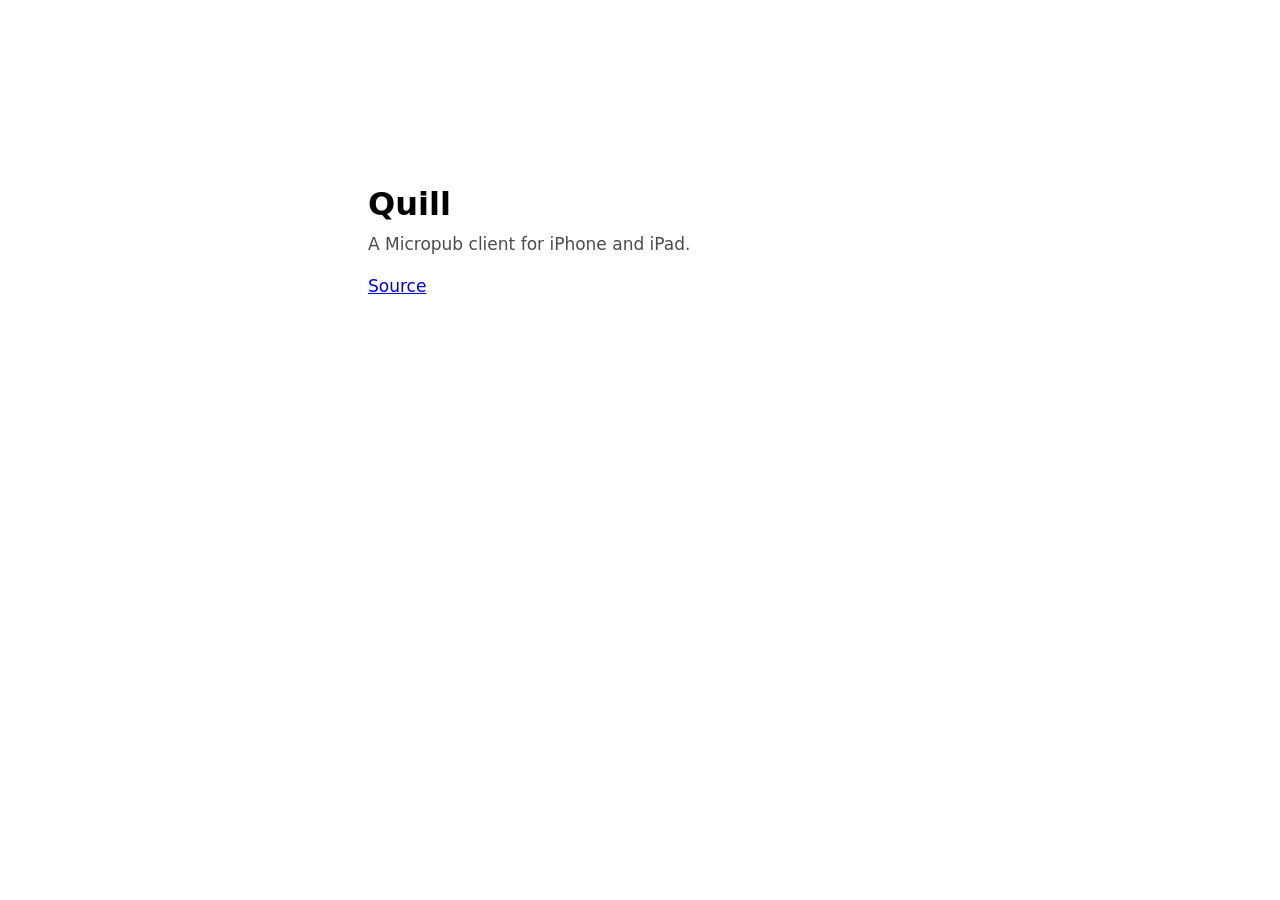
==== docs/index.html @ e59bc453 "Redesign as a generic, native-feeling Micropub client Sign in to any site with a bare domain; the In" ====
<!doctype html>
<html lang="en">
<head>
<meta charset="utf-8">
<meta name="viewport" content="width=device-width, initial-scale=1">
<title>Quill</title>
<link rel="redirect_uri" href="quill-native://oauth">
<style>
  :root { color-scheme: light dark; }
  body { font: 17px/1.5 -apple-system, system-ui, sans-serif; max-width: 34rem; margin: 20vh auto; padding: 0 1.5rem; }
  h1 { font-size: 2rem; margin: 0 0 .25rem; }
  p { margin: 0 0 1rem; opacity: .7; }
</style>
</head>
<body>
<main class="h-app">
  <h1 class="p-name">Quill</h1>
  <p class="p-summary">A Micropub client for iPhone and iPad.</p>
  <a class="u-url" href="https://github.com/caseyg/quill-native">Source</a>
</main>
</body>
</html>
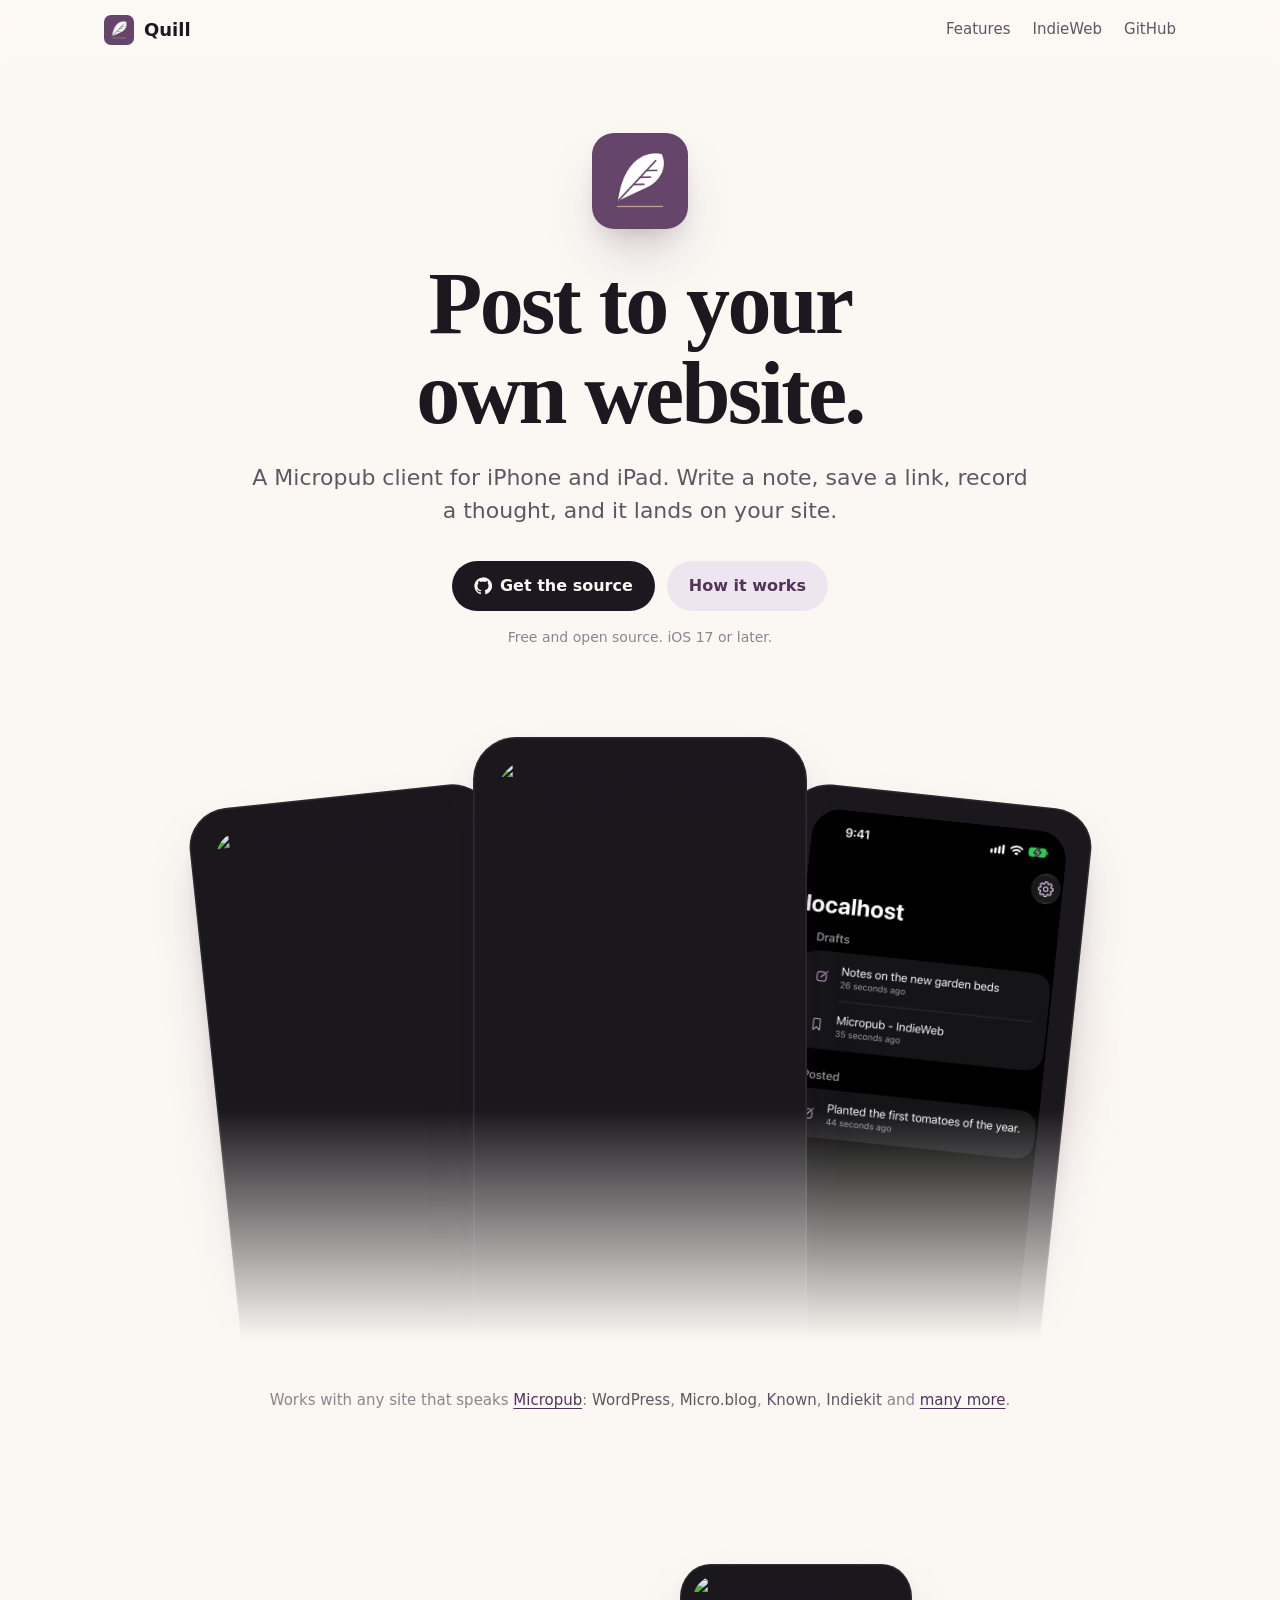
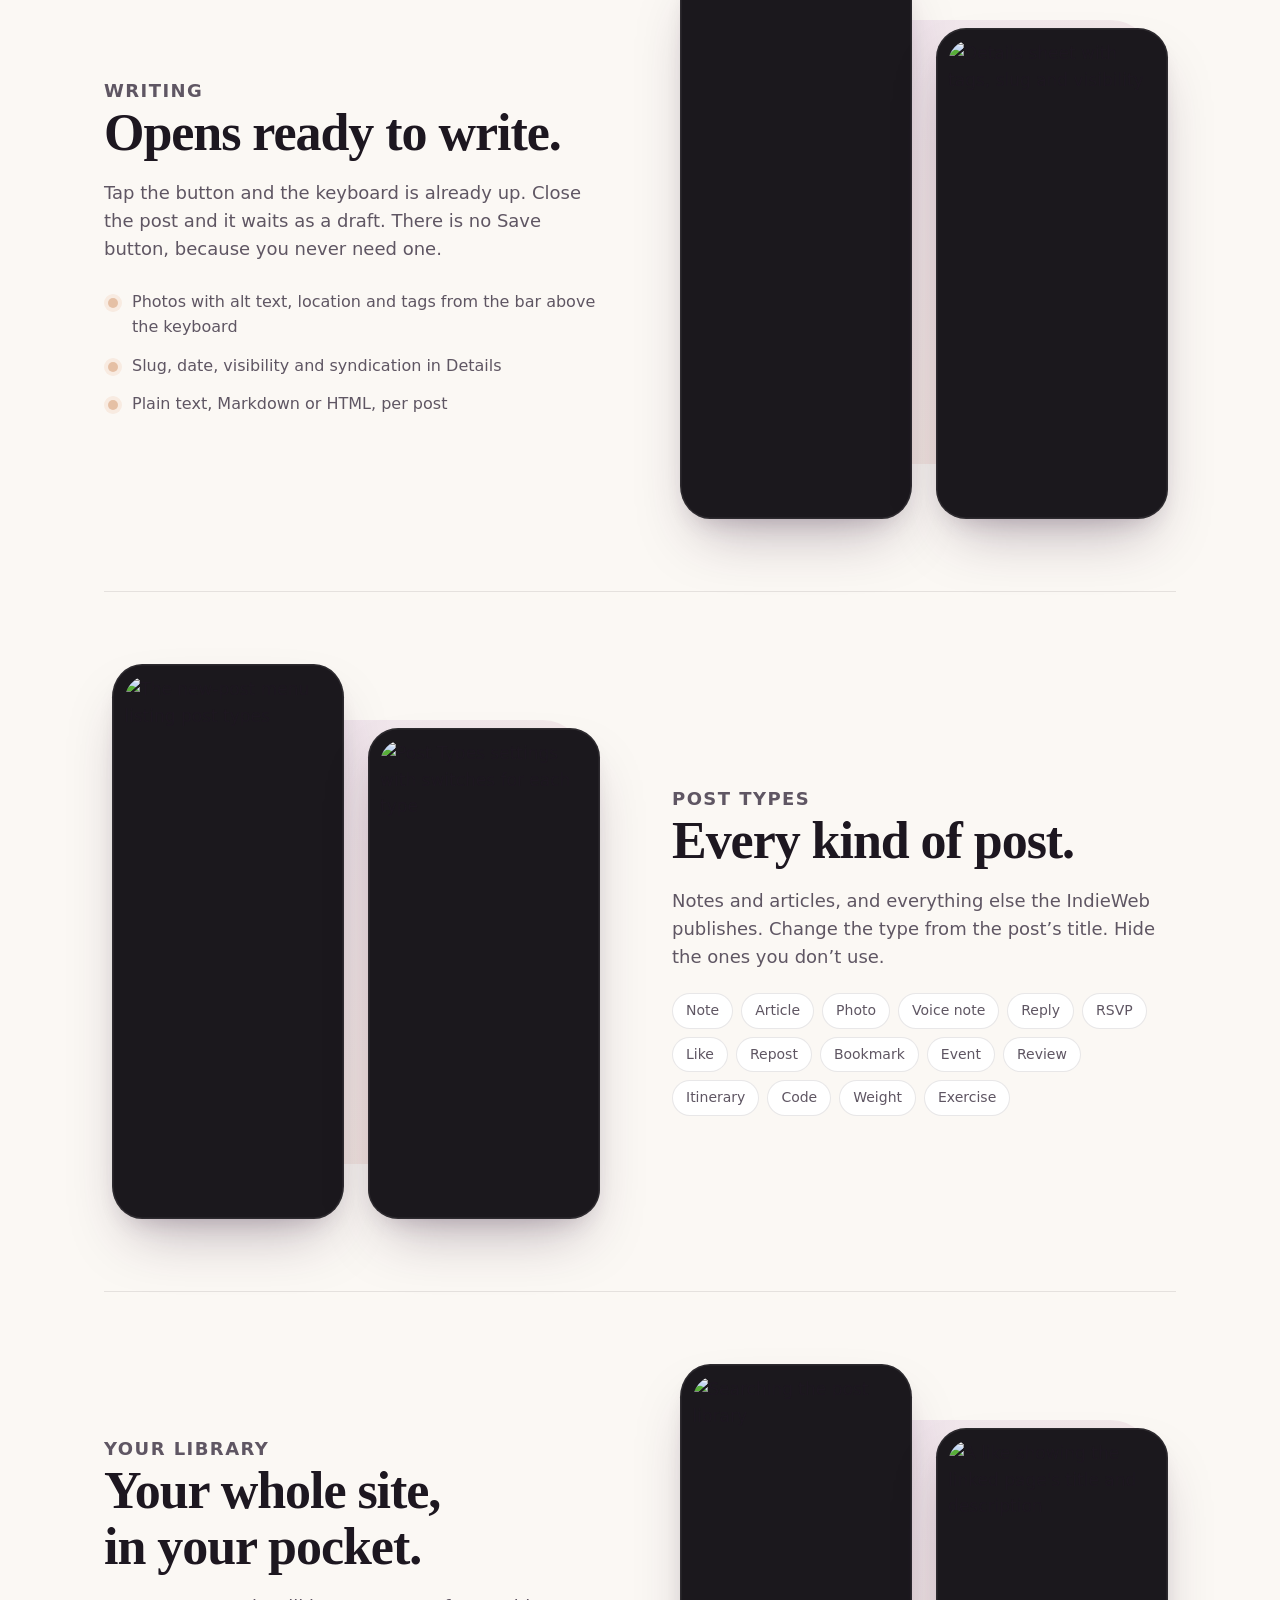
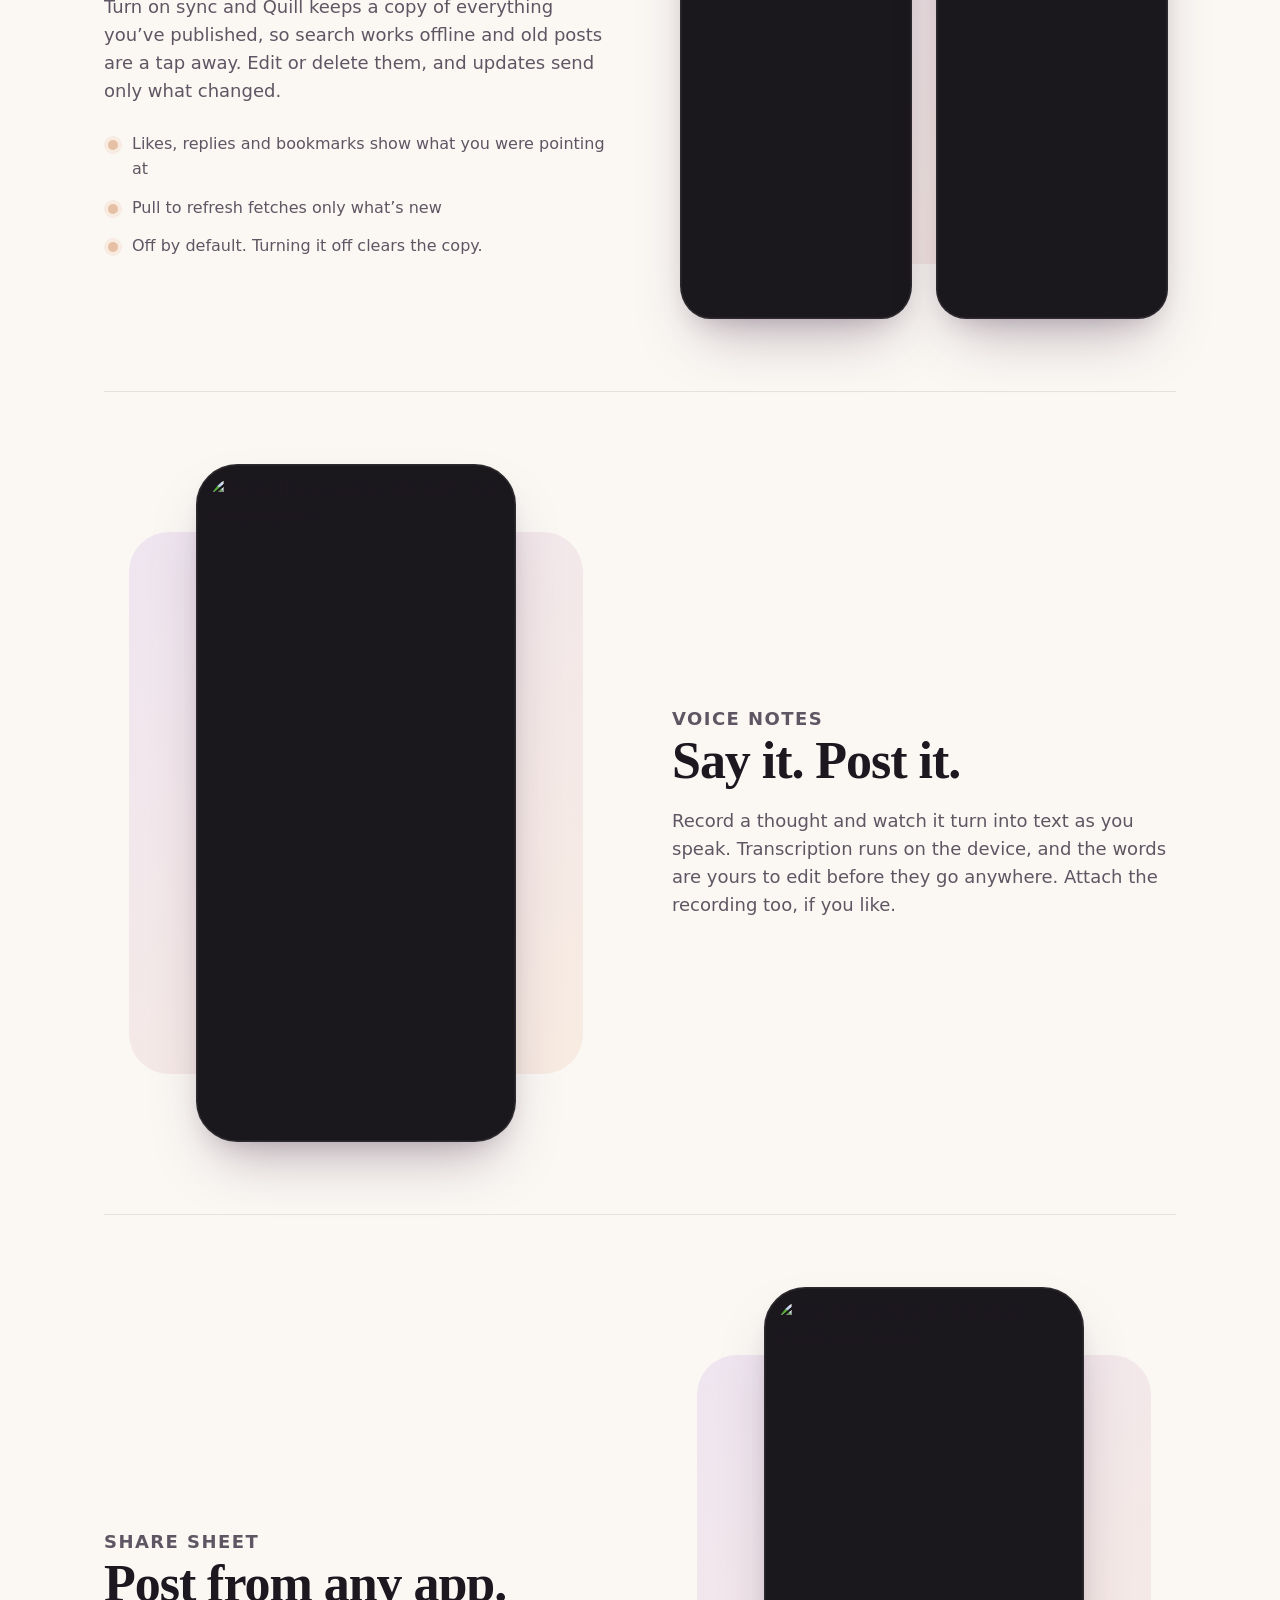
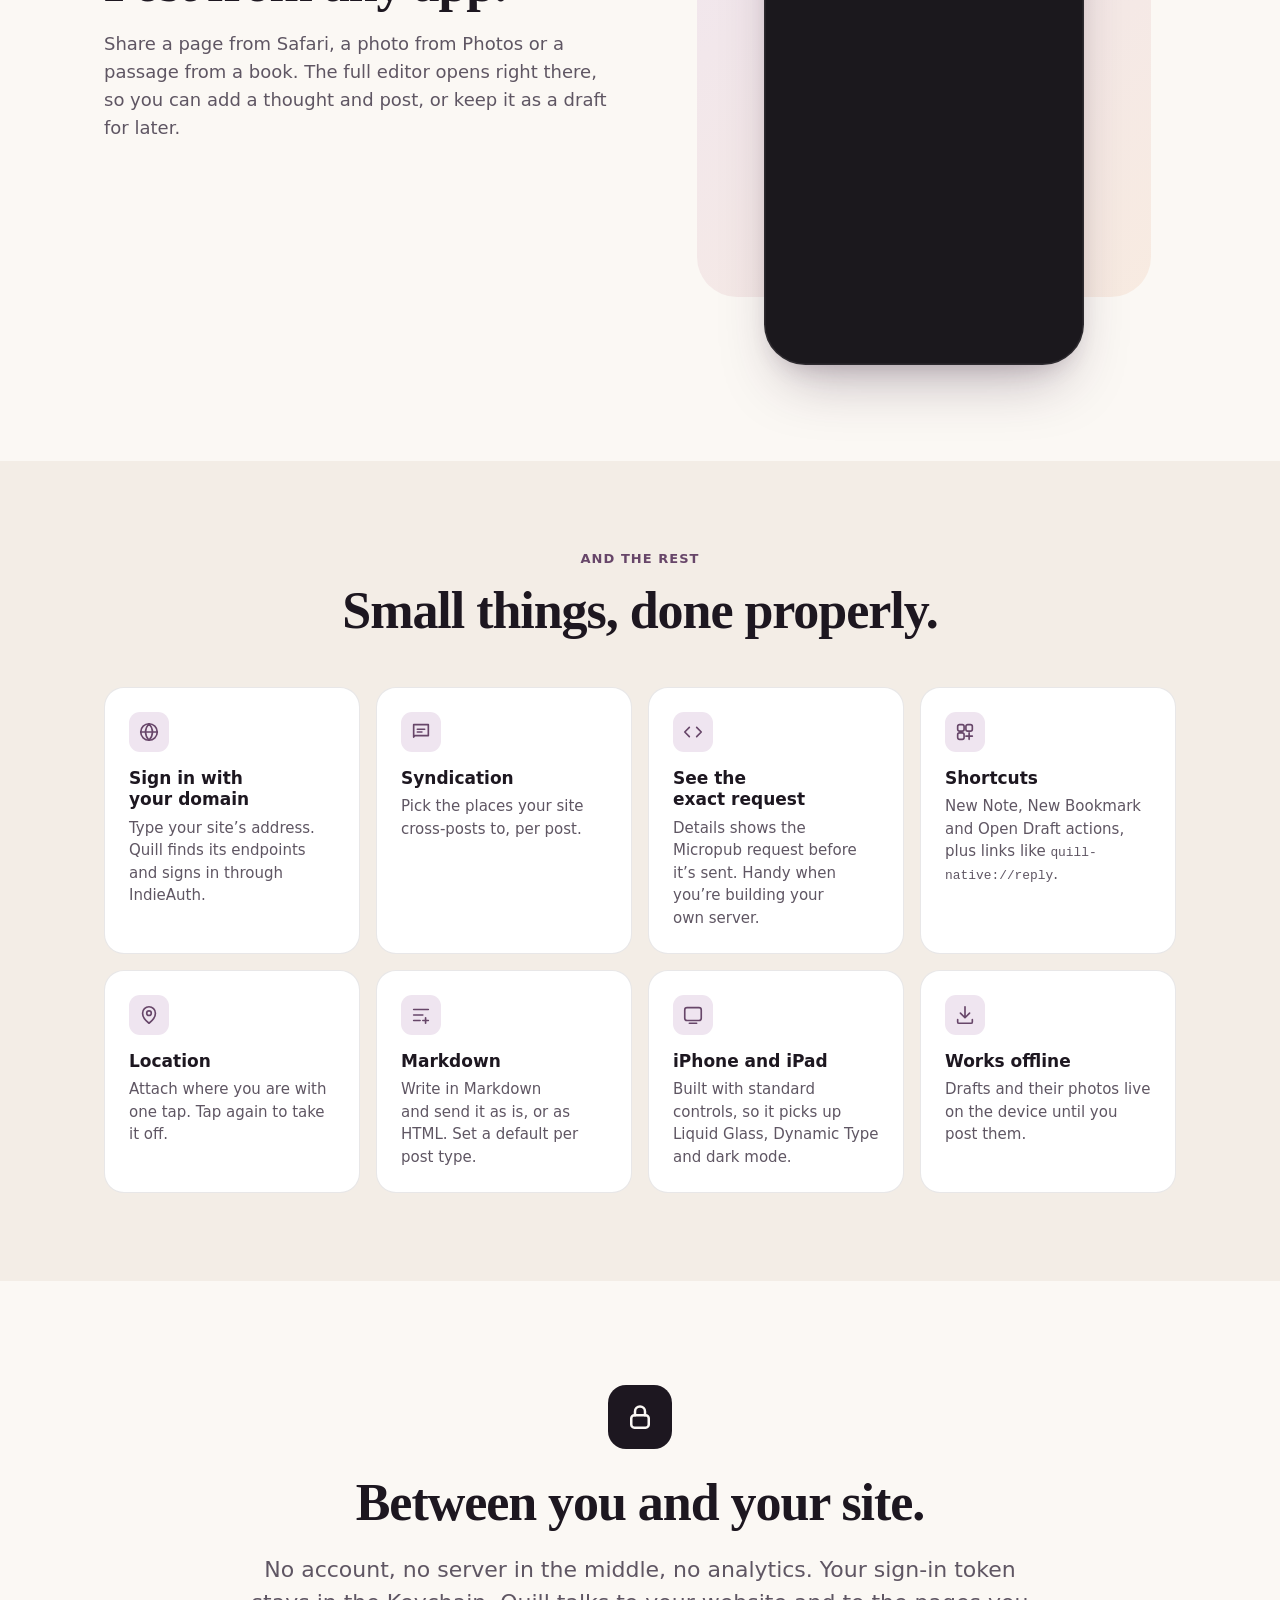
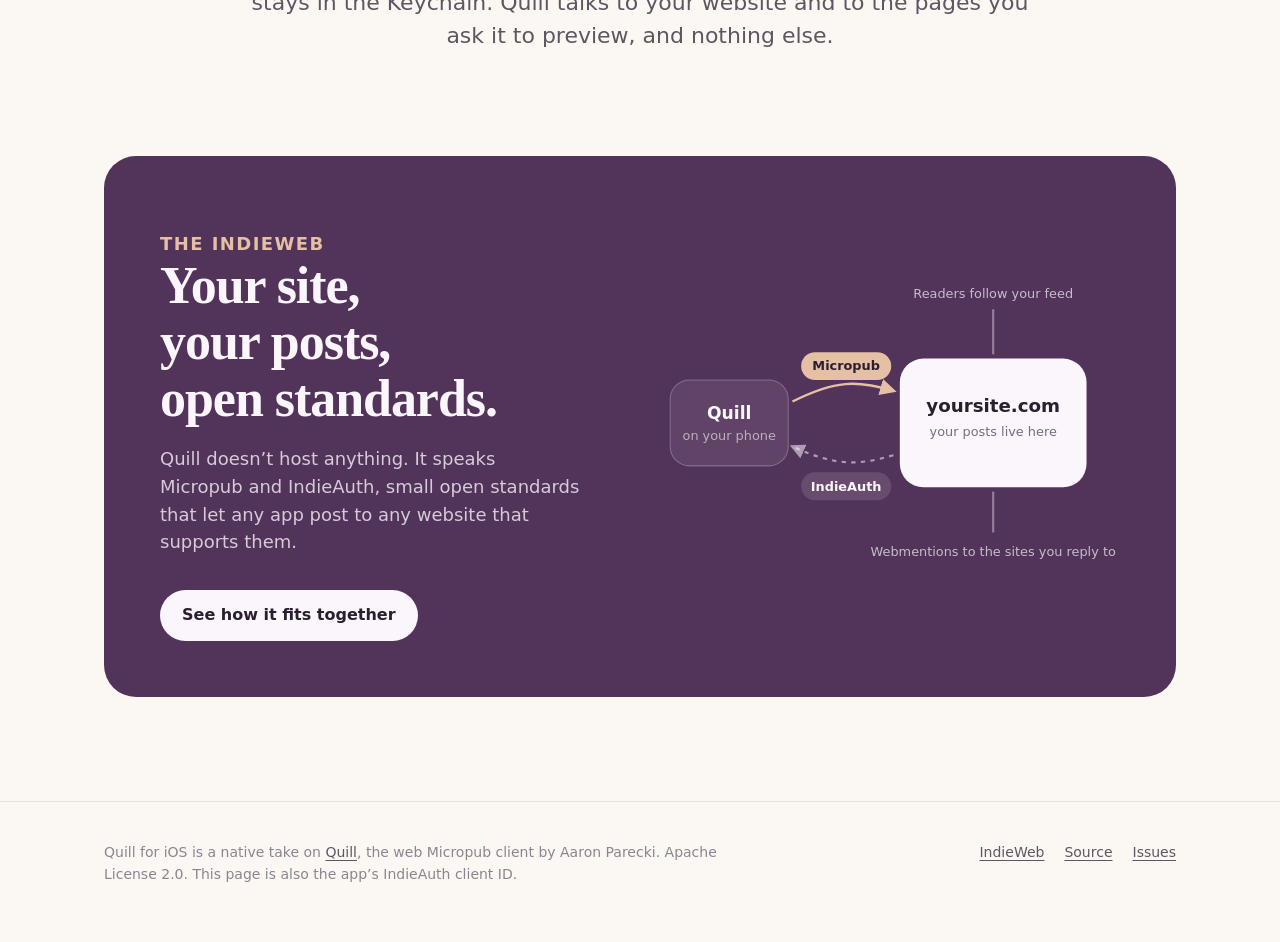
==== commit f7c68ac6: "Add a marketing site and IndieWeb explainer to docs/ The client ID page becomes the home page of a G" ====
--- a/docs/index.html
+++ b/docs/index.html
@@ -3,20 +3,208 @@
 <head>
 <meta charset="utf-8">
 <meta name="viewport" content="width=device-width, initial-scale=1">
-<title>Quill</title>
+<title>Quill: post to your own website from iPhone and iPad</title>
+<meta name="description" content="Quill is a native Micropub app for iPhone and iPad. Write notes, articles, likes, bookmarks and voice notes, and publish them to your own website.">
+<!-- IndieAuth client information. The app's client ID is this page's URL; keep this link. -->
 <link rel="redirect_uri" href="quill-native://oauth">
-<style>
-  :root { color-scheme: light dark; }
-  body { font: 17px/1.5 -apple-system, system-ui, sans-serif; max-width: 34rem; margin: 20vh auto; padding: 0 1.5rem; }
-  h1 { font-size: 2rem; margin: 0 0 .25rem; }
-  p { margin: 0 0 1rem; opacity: .7; }
-</style>
+<link rel="icon" href="assets/favicon.png" type="image/png">
+<link rel="apple-touch-icon" href="assets/apple-touch-icon.png">
+<meta property="og:title" content="Quill for iPhone and iPad">
+<meta property="og:description" content="Post to your own website. A native Micropub app.">
+<meta property="og:image" content="https://caseyg.github.io/quill-native/assets/icon-256.png">
+<meta name="theme-color" content="#fbf8f4" media="(prefers-color-scheme: light)">
+<meta name="theme-color" content="#141016" media="(prefers-color-scheme: dark)">
+<link rel="stylesheet" href="assets/site.css">
 </head>
 <body>
-<main class="h-app">
-  <h1 class="p-name">Quill</h1>
-  <p class="p-summary">A Micropub client for iPhone and iPad.</p>
-  <a class="u-url" href="https://github.com/caseyg/quill-native">Source</a>
+<header class="nav" id="nav">
+  <div class="wrap">
+    <a class="brand" href="./"><img src="assets/icon-256.png" alt="">Quill</a>
+    <ul>
+      <li class="optional"><a href="#features">Features</a></li>
+      <li><a href="indieweb/">IndieWeb</a></li>
+      <li><a href="https://github.com/caseyg/quill-native">GitHub</a></li>
+    </ul>
+  </div>
+</header>
+
+<main>
+  <!-- h-app: how IndieAuth servers show this app on their consent screen -->
+  <section class="hero h-app">
+    <div class="wrap">
+      <a class="u-url" href="./" tabindex="-1"><img class="icon u-logo" src="assets/icon-256.png" alt="Quill" width="96" height="96"></a>
+      <span class="p-name sr-only">Quill</span>
+      <h1>Post to your<br>own website.</h1>
+      <p class="lede p-summary">A Micropub client for iPhone and iPad. Write a note, save a link, record a thought, and it lands on your site.</p>
+      <div class="actions">
+        <a class="btn primary" href="https://github.com/caseyg/quill-native">
+          <svg viewBox="0 0 24 24" fill="currentColor" aria-hidden="true"><path d="M12 .5a11.5 11.5 0 0 0-3.64 22.41c.58.1.79-.25.79-.56v-2c-3.2.7-3.88-1.37-3.88-1.37-.52-1.33-1.28-1.69-1.28-1.69-1.05-.71.08-.7.08-.7 1.16.08 1.77 1.19 1.77 1.19 1.03 1.77 2.7 1.26 3.36.96.1-.75.4-1.26.73-1.55-2.55-.29-5.24-1.28-5.24-5.68 0-1.26.45-2.28 1.19-3.09-.12-.29-.52-1.46.11-3.05 0 0 .97-.31 3.17 1.18a11 11 0 0 1 5.77 0c2.2-1.49 3.17-1.18 3.17-1.18.63 1.59.23 2.76.11 3.05.74.81 1.19 1.83 1.19 3.09 0 4.41-2.69 5.38-5.25 5.67.41.36.78 1.06.78 2.14v3.17c0 .31.21.67.8.56A11.5 11.5 0 0 0 12 .5Z"/></svg>
+          Get the source
+        </a>
+        <a class="btn secondary" href="indieweb/">How it works</a>
+      </div>
+      <p class="note">Free and open source. iOS 17 or later.</p>
+      <div class="hero-stage"><div class="hero-phones">
+        <div class="phone"><img src="screenshots/composer-note.png" alt="Writing a note with the keyboard up" width="603" height="1311"></div>
+        <div class="phone"><img src="screenshots/home-library.png" alt="The home list: drafts above, the site's posts below" width="603" height="1311"></div>
+        <div class="phone"><img src="screenshots/home-dark.png" alt="The home list in dark mode" width="603" height="1311"></div>
+      </div></div>
+    </div>
+  </section>
+
+  <p class="works wrap">Works with any site that speaks <a href="https://indieweb.org/Micropub">Micropub</a>: <strong>WordPress</strong>, <strong>Micro.blog</strong>, <strong>Known</strong>, <strong>Indiekit</strong> and <a href="https://indieweb.org/Micropub/Servers">many more</a>.</p>
+
+  <section class="features" id="features">
+    <div class="wrap">
+
+      <div class="row reveal">
+        <div class="copy">
+          <p class="eyebrow">Writing</p>
+          <h2>Opens ready to write.</h2>
+          <p>Tap the button and the keyboard is already up. Close the post and it waits as a draft. There is no Save button, because you never need one.</p>
+          <ul>
+            <li>Photos with alt text, location and tags from the bar above the keyboard</li>
+            <li>Slug, date, visibility and syndication in Details</li>
+            <li>Plain text, Markdown or HTML, per post</li>
+          </ul>
+        </div>
+        <div class="shots">
+          <div class="phone"><img src="screenshots/composer-note.png" alt="Note composer" width="603" height="1311"></div>
+          <div class="phone"><img src="screenshots/details.png" alt="Details sheet with tags, slug and visibility" width="603" height="1311"></div>
+        </div>
+      </div>
+
+      <div class="row flip reveal">
+        <div class="copy">
+          <p class="eyebrow">Post types</p>
+          <h2>Every kind of post.</h2>
+          <p>Notes and articles, and everything else the IndieWeb publishes. Change the type from the post’s title. Hide the ones you don’t use.</p>
+          <div class="types" aria-label="Supported post types">
+            <span>Note</span><span>Article</span><span>Photo</span><span>Voice note</span><span>Reply</span><span>RSVP</span><span>Like</span><span>Repost</span><span>Bookmark</span><span>Event</span><span>Review</span><span>Itinerary</span><span>Code</span><span>Weight</span><span>Exercise</span>
+          </div>
+        </div>
+        <div class="shots">
+          <div class="phone"><img src="screenshots/post-types.png" alt="The new-post menu listing post types" width="603" height="1311"></div>
+          <div class="phone"><img src="screenshots/settings-post-types.png" alt="Post Types settings with switches for each type" width="603" height="1311"></div>
+        </div>
+      </div>
+
+      <div class="row reveal">
+        <div class="copy">
+          <p class="eyebrow">Your library</p>
+          <h2>Your whole site, in your pocket.</h2>
+          <p>Turn on sync and Quill keeps a copy of everything you’ve published, so search works offline and old posts are a tap away. Edit or delete them, and updates send only what changed.</p>
+          <ul>
+            <li>Likes, replies and bookmarks show what you were pointing at</li>
+            <li>Pull to refresh fetches only what’s new</li>
+            <li>Off by default. Turning it off clears the copy.</li>
+          </ul>
+        </div>
+        <div class="shots">
+          <div class="phone"><img src="screenshots/search.png" alt="Searching the post library" width="603" height="1311"></div>
+          <div class="phone"><img src="screenshots/like.png" alt="A like showing the linked page's title and description" width="603" height="1311"></div>
+        </div>
+      </div>
+
+      <div class="row flip reveal">
+        <div class="copy">
+          <p class="eyebrow">Voice notes</p>
+          <h2>Say it. Post it.</h2>
+          <p>Record a thought and watch it turn into text as you speak. Transcription runs on the device, and the words are yours to edit before they go anywhere. Attach the recording too, if you like.</p>
+        </div>
+        <div class="shots single">
+          <div class="phone"><img src="screenshots/voice-note.png" alt="Recording a voice note with live transcription" width="603" height="1311"></div>
+        </div>
+      </div>
+
+      <div class="row reveal">
+        <div class="copy">
+          <p class="eyebrow">Share sheet</p>
+          <h2>Post from any app.</h2>
+          <p>Share a page from Safari, a photo from Photos or a passage from a book. The full editor opens right there, so you can add a thought and post, or keep it as a draft for later.</p>
+        </div>
+        <div class="shots single">
+          <div class="phone"><img src="screenshots/share-sheet.png" alt="The Quill editor in the share sheet over Safari" width="603" height="1311"></div>
+        </div>
+      </div>
+
+    </div>
+  </section>
+
+  <section class="grid-section">
+    <div class="wrap">
+      <div class="section-head">
+        <p class="eyebrow">And the rest</p>
+        <h2>Small things, done properly.</h2>
+      </div>
+      <div class="grid">
+        <div class="tile"><div class="glyph"><svg viewBox="0 0 24 24" fill="none" stroke="currentColor" stroke-width="1.8" stroke-linecap="round" stroke-linejoin="round"><circle cx="12" cy="12" r="9"/><path d="M3 12h18M12 3c2.5 2.7 3.8 5.7 3.8 9s-1.3 6.3-3.8 9c-2.5-2.7-3.8-5.7-3.8-9S9.5 5.7 12 3Z"/></svg></div><h3>Sign in with your domain</h3><p>Type your site’s address. Quill finds its endpoints and signs in through IndieAuth.</p></div>
+        <div class="tile"><div class="glyph"><svg viewBox="0 0 24 24" fill="none" stroke="currentColor" stroke-width="1.8" stroke-linecap="round" stroke-linejoin="round"><path d="M4 4h16v12H5.2L4 17.5V4Z"/><path d="M8 9h8M8 12h5"/></svg></div><h3>Syndication</h3><p>Pick the places your site cross-posts to, per post.</p></div>
+        <div class="tile"><div class="glyph"><svg viewBox="0 0 24 24" fill="none" stroke="currentColor" stroke-width="1.8" stroke-linecap="round" stroke-linejoin="round"><path d="m8 7-5 5 5 5M16 7l5 5-5 5"/></svg></div><h3>See the exact request</h3><p>Details shows the Micropub request before it’s sent. Handy when you’re building your own server.</p></div>
+        <div class="tile"><div class="glyph"><svg viewBox="0 0 24 24" fill="none" stroke="currentColor" stroke-width="1.8" stroke-linecap="round" stroke-linejoin="round"><rect x="4" y="4" width="7" height="7" rx="2"/><rect x="13" y="4" width="7" height="7" rx="2"/><rect x="4" y="13" width="7" height="7" rx="2"/><path d="M16.5 13v7M13 16.5h7"/></svg></div><h3>Shortcuts</h3><p>New Note, New Bookmark and Open Draft actions, plus links like <code>quill-native://reply</code>.</p></div>
+        <div class="tile"><div class="glyph"><svg viewBox="0 0 24 24" fill="none" stroke="currentColor" stroke-width="1.8" stroke-linecap="round" stroke-linejoin="round"><path d="M12 21s-7-5.6-7-11a7 7 0 0 1 14 0c0 5.4-7 11-7 11Z"/><circle cx="12" cy="10" r="2.5"/></svg></div><h3>Location</h3><p>Attach where you are with one tap. Tap again to take it off.</p></div>
+        <div class="tile"><div class="glyph"><svg viewBox="0 0 24 24" fill="none" stroke="currentColor" stroke-width="1.8" stroke-linecap="round" stroke-linejoin="round"><path d="M4 6h16M4 12h10M4 18h7"/><path d="M17 15v6M14 18h6"/></svg></div><h3>Markdown</h3><p>Write in Markdown and send it as is, or as HTML. Set a default per post type.</p></div>
+        <div class="tile"><div class="glyph"><svg viewBox="0 0 24 24" fill="none" stroke="currentColor" stroke-width="1.8" stroke-linecap="round" stroke-linejoin="round"><rect x="3" y="4" width="18" height="14" rx="2.5"/><path d="M8 21h8"/></svg></div><h3>iPhone and iPad</h3><p>Built with standard controls, so it picks up Liquid Glass, Dynamic Type and dark mode.</p></div>
+        <div class="tile"><div class="glyph"><svg viewBox="0 0 24 24" fill="none" stroke="currentColor" stroke-width="1.8" stroke-linecap="round" stroke-linejoin="round"><path d="M12 3v12M7 10l5 5 5-5"/><path d="M4 17v2.5A1.5 1.5 0 0 0 5.5 21h13a1.5 1.5 0 0 0 1.5-1.5V17"/></svg></div><h3>Works offline</h3><p>Drafts and their photos live on the device until you post them.</p></div>
+      </div>
+    </div>
+  </section>
+
+  <section class="band">
+    <div class="wrap reveal">
+      <div class="lock"><svg viewBox="0 0 24 24" fill="none" stroke="currentColor" stroke-width="2" stroke-linecap="round" stroke-linejoin="round"><rect x="5" y="10.5" width="14" height="10" rx="2.5"/><path d="M8 10.5V7.5a4 4 0 0 1 8 0v3"/></svg></div>
+      <h2>Between you and your site.</h2>
+      <p class="lede">No account, no server in the middle, no analytics. Your sign-in token stays in the Keychain. Quill talks to your website and to the pages you ask it to preview, and nothing else.</p>
+    </div>
+  </section>
+
+  <div class="wrap">
+    <section class="teaser reveal" aria-labelledby="teaser-title">
+      <div class="copy">
+        <p class="eyebrow">The IndieWeb</p>
+        <h2 id="teaser-title">Your site, your posts, open standards.</h2>
+        <p>Quill doesn’t host anything. It speaks Micropub and IndieAuth, small open standards that let any app post to any website that supports them.</p>
+        <div class="actions"><a class="btn primary" href="indieweb/">See how it fits together</a></div>
+      </div>
+      <figure aria-hidden="true">
+        <svg viewBox="0 0 450 300" fill="none">
+          <defs><marker id="ah" viewBox="0 0 10 10" refX="8" refY="5" markerWidth="7" markerHeight="7" orient="auto"><path d="M0 0 10 5 0 10z" fill="#e5c0a5"/></marker></defs>
+          <rect x="16" y="110" width="110" height="80" rx="18" fill="rgba(255,255,255,.08)" stroke="rgba(255,255,255,.25)"/>
+          <text x="71" y="146" text-anchor="middle" fill="#fbf6fc" font-family="-apple-system,system-ui,sans-serif" font-size="16" font-weight="600">Quill</text>
+          <text x="71" y="166" text-anchor="middle" fill="rgba(251,246,252,.6)" font-family="-apple-system,system-ui,sans-serif" font-size="12">on your phone</text>
+          <rect x="230" y="90" width="174" height="120" rx="22" fill="#fbf6fc"/>
+          <text x="317" y="140" text-anchor="middle" fill="#2a1f2e" font-family="-apple-system,system-ui,sans-serif" font-size="17" font-weight="600">yoursite.com</text>
+          <text x="317" y="162" text-anchor="middle" fill="#7a6a7e" font-family="-apple-system,system-ui,sans-serif" font-size="12">your posts live here</text>
+          <path d="M130 130 C 170 110, 190 110, 224 120" stroke="#e5c0a5" stroke-width="2.2" marker-end="url(#ah)"/>
+          <path d="M224 180 C 190 190, 170 190, 130 172" stroke="rgba(251,246,252,.55)" stroke-width="2" stroke-dasharray="4 5" marker-end="url(#ah2)"/>
+          <defs><marker id="ah2" viewBox="0 0 10 10" refX="8" refY="5" markerWidth="7" markerHeight="7" orient="auto"><path d="M0 0 10 5 0 10z" fill="rgba(251,246,252,.55)"/></marker></defs>
+          <rect x="138" y="84" width="84" height="26" rx="13" fill="#e5c0a5"/>
+          <text x="180" y="101" text-anchor="middle" fill="#2a1f2e" font-family="-apple-system,system-ui,sans-serif" font-size="12" font-weight="700">Micropub</text>
+          <rect x="138" y="196" width="84" height="26" rx="13" fill="rgba(255,255,255,.12)"/>
+          <text x="180" y="213" text-anchor="middle" fill="#fbf6fc" font-family="-apple-system,system-ui,sans-serif" font-size="12" font-weight="600">IndieAuth</text>
+          <path d="M317 214 V 252" stroke="rgba(251,246,252,.4)" stroke-width="2"/>
+          <text x="317" y="274" text-anchor="middle" fill="rgba(251,246,252,.7)" font-family="-apple-system,system-ui,sans-serif" font-size="12">Webmentions to the sites you reply to</text>
+          <path d="M317 86 V 44" stroke="rgba(251,246,252,.4)" stroke-width="2"/>
+          <text x="317" y="34" text-anchor="middle" fill="rgba(251,246,252,.7)" font-family="-apple-system,system-ui,sans-serif" font-size="12">Readers follow your feed</text>
+        </svg>
+      </figure>
+    </section>
+  </div>
 </main>
+
+<footer>
+  <div class="wrap">
+    <p>Quill for iOS is a native take on <a href="https://quill.p3k.io/">Quill</a>, the web Micropub client by Aaron Parecki. Apache License 2.0. This page is also the app’s IndieAuth client ID.</p>
+    <nav><a href="indieweb/">IndieWeb</a><a href="https://github.com/caseyg/quill-native">Source</a><a href="https://github.com/caseyg/quill-native/issues">Issues</a></nav>
+  </div>
+</footer>
+
+<script>
+  document.documentElement.classList.add('js');
+  const nav = document.getElementById('nav');
+  addEventListener('scroll', () => nav.classList.toggle('scrolled', scrollY > 8), { passive: true });
+  const io = new IntersectionObserver(es => es.forEach(e => { if (e.isIntersecting) { e.target.classList.add('in'); io.unobserve(e.target); } }), { rootMargin: '0px 0px -10% 0px' });
+  document.querySelectorAll('.reveal').forEach(el => io.observe(el));
+</script>
 </body>
 </html>
--- a/docs/assets/site.css
+++ b/docs/assets/site.css
@@ -0,0 +1,308 @@
+/* Quill site. System fonts only, no trackers, no external requests. */
+:root {
+  color-scheme: light dark;
+  --bg: #fbf8f4;
+  --bg-2: #f3ede6;
+  --card: #ffffff;
+  --ink: #1d1720;
+  --ink-2: #5f5663;
+  --ink-3: #8d8490;
+  --line: rgba(29, 23, 32, .1);
+  --plum: #674669;
+  --plum-ink: #52335a;
+  --plum-soft: #efe5f0;
+  --peach: #e5c0a5;
+  --peach-soft: #f8ebe1;
+  --frame: #1b181d;
+  --shadow: 0 30px 60px -20px rgba(54, 30, 58, .35), 0 12px 24px -12px rgba(54, 30, 58, .2);
+  --serif: ui-serif, "New York", "Iowan Old Style", "Palatino Linotype", Palatino, Georgia, serif;
+  --sans: -apple-system, BlinkMacSystemFont, "SF Pro Text", system-ui, "Segoe UI", Roboto, "Helvetica Neue", sans-serif;
+  --mono: ui-monospace, "SF Mono", SFMono-Regular, Menlo, Consolas, monospace;
+  --wrap: 1120px;
+}
+@media (prefers-color-scheme: dark) {
+  :root {
+    --bg: #141016;
+    --bg-2: #1c171f;
+    --card: #221c25;
+    --ink: #f3eef4;
+    --ink-2: #b9aebc;
+    --ink-3: #8a7f8d;
+    --line: rgba(243, 238, 244, .1);
+    --plum: #d1b0db;
+    --plum-ink: #e2c9ea;
+    --plum-soft: #2c2131;
+    --peach: #e5c0a5;
+    --peach-soft: #2b221e;
+    --frame: #050406;
+    --shadow: 0 30px 60px -20px rgba(0, 0, 0, .7), 0 12px 24px -12px rgba(0, 0, 0, .5);
+  }
+}
+
+* { box-sizing: border-box; }
+html { -webkit-text-size-adjust: 100%; scroll-behavior: smooth; overflow-x: clip; }
+@media (prefers-reduced-motion: reduce) { html { scroll-behavior: auto; } }
+body {
+  margin: 0;
+  background: var(--bg);
+  color: var(--ink);
+  font: 17px/1.55 var(--sans);
+  -webkit-font-smoothing: antialiased;
+  overflow-x: hidden;
+}
+img { max-width: 100%; height: auto; display: block; }
+a { color: var(--plum-ink); text-decoration-thickness: 1px; text-underline-offset: .18em; }
+a:hover { text-decoration-thickness: 2px; }
+code, pre { font-family: var(--mono); font-size: .86em; }
+:focus-visible { outline: 2px solid var(--plum); outline-offset: 3px; border-radius: 4px; }
+
+.wrap { max-width: var(--wrap); margin: 0 auto; padding: 0 24px; }
+@media (max-width: 600px) { .wrap { padding: 0 16px; } }
+
+/* Nav */
+.nav {
+  position: sticky; top: 0; z-index: 10;
+  backdrop-filter: saturate(1.6) blur(18px);
+  -webkit-backdrop-filter: saturate(1.6) blur(18px);
+  background: color-mix(in srgb, var(--bg) 78%, transparent);
+  border-bottom: 1px solid transparent;
+}
+.nav.scrolled { border-bottom-color: var(--line); }
+.nav .wrap { display: flex; align-items: center; gap: 24px; height: 60px; }
+.brand { display: flex; align-items: center; gap: 10px; font-weight: 600; font-size: 18px; color: var(--ink); text-decoration: none; }
+.brand img { width: 30px; height: 30px; border-radius: 7px; }
+.nav ul { list-style: none; display: flex; gap: 22px; margin: 0 0 0 auto; padding: 0; font-size: 15px; }
+.nav ul a { color: var(--ink-2); text-decoration: none; }
+.nav ul a:hover, .nav ul a[aria-current] { color: var(--ink); }
+@media (max-width: 560px) { .nav ul li.optional { display: none; } .nav ul { gap: 16px; } }
+
+/* Type */
+.eyebrow { font-size: 13px; font-weight: 600; letter-spacing: .08em; text-transform: uppercase; color: var(--plum); margin: 0 0 14px; }
+h1, h2, h3 { font-family: var(--serif); font-weight: 600; letter-spacing: -.015em; margin: 0; text-wrap: balance; }
+h1 { font-size: clamp(44px, 7.4vw, 88px); line-height: 1.02; letter-spacing: -.03em; }
+h2 { font-size: clamp(32px, 4.6vw, 52px); line-height: 1.08; letter-spacing: -.02em; }
+h3 { font-size: 22px; line-height: 1.25; }
+.lede { font-size: clamp(19px, 2vw, 22px); line-height: 1.5; color: var(--ink-2); max-width: 36em; margin: 22px 0 0; text-wrap: pretty; }
+p { text-wrap: pretty; }
+
+/* Buttons */
+.actions { display: flex; flex-wrap: wrap; gap: 12px; margin-top: 34px; }
+.btn {
+  display: inline-flex; align-items: center; gap: 8px;
+  padding: 13px 22px; border-radius: 999px;
+  font-weight: 600; font-size: 16px; text-decoration: none;
+  transition: transform .2s cubic-bezier(.2,.8,.2,1), background .2s;
+}
+.btn:hover { transform: translateY(-1px); }
+.btn.primary { background: var(--ink); color: var(--bg); }
+.btn.secondary { background: var(--plum-soft); color: var(--plum-ink); }
+.btn svg { width: 18px; height: 18px; }
+
+/* Hero */
+.hero { padding: 72px 0 0; text-align: center; position: relative; }
+.hero .icon { width: 96px; height: 96px; border-radius: 22px; margin: 0 auto 30px; box-shadow: var(--shadow); }
+.hero .lede { margin-left: auto; margin-right: auto; }
+.hero .actions { justify-content: center; }
+.hero .note { font-size: 14px; color: var(--ink-3); margin-top: 16px; }
+.hero-stage {
+  position: relative; max-width: 980px; margin: 64px auto 0; padding-top: 24px;
+  aspect-ratio: 980 / 640; overflow: hidden;
+  -webkit-mask-image: linear-gradient(#000 62%, transparent 98%);
+  mask-image: linear-gradient(#000 62%, transparent 98%);
+}
+.hero-phones {
+  display: flex; justify-content: center; align-items: flex-start; gap: 0;
+  position: relative;
+}
+.hero-phones::before {
+  content: ""; position: absolute; inset: 10% 0 0; z-index: -1;
+  background: radial-gradient(60% 55% at 50% 60%, color-mix(in srgb, var(--plum) 30%, transparent), transparent 70%),
+              radial-gradient(40% 40% at 72% 40%, color-mix(in srgb, var(--peach) 45%, transparent), transparent 70%);
+  filter: blur(30px);
+}
+.hero-phones .phone { width: 31%; }
+.hero-phones .phone:nth-child(1) { transform: translateX(14%) rotate(-6deg) translateY(9%); z-index: 1; }
+.hero-phones .phone:nth-child(2) { z-index: 2; width: 34%; }
+.hero-phones .phone:nth-child(3) { transform: translateX(-14%) rotate(6deg) translateY(9%); z-index: 1; }
+
+/* Phone frame */
+.phone {
+  aspect-ratio: 1000 / 2118;
+  padding: 2.4%;
+  border-radius: 13% / 6%;
+  background: var(--frame);
+  box-shadow: var(--shadow), inset 0 0 0 1.5px rgba(255,255,255,.08);
+  position: relative;
+}
+.phone img { width: 100%; height: 100%; object-fit: cover; border-radius: 11% / 5.1%; }
+
+/* Works-with strip */
+.works {
+  text-align: center; color: var(--ink-3); font-size: 15px;
+  padding-top: 36px; padding-bottom: 16px;
+}
+.works strong { color: var(--ink-2); font-weight: 500; }
+
+/* Feature rows */
+section { scroll-margin-top: 70px; }
+.features { padding: 64px 0 24px; }
+.section-head { text-align: center; max-width: 760px; margin: 0 auto 32px; }
+.section-head .lede { margin-left: auto; margin-right: auto; }
+.row {
+  display: grid; grid-template-columns: 1fr 1fr; gap: 64px; align-items: center;
+  padding: 72px 0;
+}
+.row + .row { border-top: 1px solid var(--line); }
+.row .copy { max-width: 30em; }
+.row .copy p { color: var(--ink-2); font-size: 18px; margin: 18px 0 0; }
+.row .copy ul { margin: 20px 0 0; padding: 0; list-style: none; color: var(--ink-2); font-size: 16px; }
+.row .copy li { padding: 7px 0 7px 28px; position: relative; }
+.row .copy li::before {
+  content: ""; position: absolute; left: 4px; top: 15px; width: 10px; height: 10px; border-radius: 50%;
+  background: var(--peach); box-shadow: 0 0 0 4px var(--peach-soft);
+}
+.row .shots { display: flex; justify-content: center; gap: 24px; position: relative; }
+.row .shots .phone { width: min(300px, 46%); }
+.row .shots.single .phone { width: min(320px, 70%); }
+.row .shots .phone:nth-child(2) { margin-top: 64px; }
+.row.flip .copy { order: 2; }
+.row .shots::before {
+  content: ""; position: absolute; inset: 10% 5%; z-index: -1; border-radius: 40px;
+  background: linear-gradient(140deg, var(--plum-soft), var(--peach-soft));
+}
+@media (max-width: 860px) {
+  .row { grid-template-columns: 1fr; gap: 40px; padding: 56px 0; }
+  .row.flip .copy { order: 0; }
+  .row .copy { max-width: none; }
+}
+
+/* Grid of small features */
+.grid-section { padding: 88px 0; background: var(--bg-2); }
+.grid {
+  display: grid; grid-template-columns: repeat(auto-fill, minmax(240px, 1fr)); gap: 16px; margin-top: 48px;
+}
+.tile { background: var(--card); border-radius: 20px; padding: 24px; border: 1px solid var(--line); }
+.tile .glyph {
+  width: 40px; height: 40px; border-radius: 11px; display: grid; place-items: center;
+  background: var(--plum-soft); color: var(--plum); margin-bottom: 16px;
+}
+.tile .glyph svg { width: 22px; height: 22px; }
+.tile h3 { font-family: var(--sans); font-size: 17px; font-weight: 600; letter-spacing: 0; }
+.tile p { margin: 6px 0 0; color: var(--ink-2); font-size: 15px; line-height: 1.5; }
+
+/* Types cloud */
+.types { display: flex; flex-wrap: wrap; gap: 8px; margin-top: 22px; }
+.types span {
+  font-size: 14px; padding: 6px 13px; border-radius: 999px;
+  background: var(--card); border: 1px solid var(--line); color: var(--ink-2);
+}
+
+/* Privacy band */
+.band { padding: 104px 0; text-align: center; }
+.band .lock {
+  width: 64px; height: 64px; border-radius: 18px; margin: 0 auto 26px; display: grid; place-items: center;
+  background: var(--ink); color: var(--bg);
+}
+.band .lock svg { width: 30px; height: 30px; }
+.band .lede { margin-left: auto; margin-right: auto; }
+
+/* IndieWeb teaser */
+.teaser {
+  margin: 0 auto 104px; border-radius: 32px; overflow: hidden;
+  background: var(--plum-ink); color: #fbf6fc;
+  display: grid; grid-template-columns: 1.05fr 1fr; align-items: center;
+}
+@media (prefers-color-scheme: dark) { .teaser { background: #2a1f2e; } }
+.teaser .copy { padding: 56px; }
+.teaser .eyebrow { color: var(--peach); }
+.teaser p { color: rgba(251, 246, 252, .78); font-size: 18px; margin: 18px 0 0; }
+.teaser .btn.primary { background: #fbf6fc; color: #2a1f2e; }
+.teaser figure { margin: 0; padding: 40px 40px 40px 0; }
+@media (max-width: 860px) {
+  .teaser { grid-template-columns: 1fr; }
+  .teaser .copy { padding: 40px 28px 8px; }
+  .teaser figure { padding: 16px 20px 32px; }
+}
+
+/* Footer */
+footer { border-top: 1px solid var(--line); padding: 40px 0 56px; color: var(--ink-3); font-size: 14px; }
+footer .wrap { display: flex; flex-wrap: wrap; gap: 12px 32px; justify-content: space-between; }
+footer p { margin: 0; max-width: 46em; }
+footer a { color: var(--ink-2); }
+footer nav { display: flex; gap: 20px; }
+
+/* Reveal on scroll (only when JS runs and motion is allowed) */
+.js .reveal { opacity: 0; transform: translateY(24px); transition: opacity .8s cubic-bezier(.2,.8,.2,1), transform .8s cubic-bezier(.2,.8,.2,1); }
+.js .reveal.in { opacity: 1; transform: none; }
+@media (prefers-reduced-motion: reduce) { .js .reveal { opacity: 1; transform: none; transition: none; } }
+
+/* ---------- IndieWeb page ---------- */
+.doc-hero { padding: 80px 0 24px; max-width: 820px; }
+.doc { max-width: 820px; }
+.diagram { margin: 40px 0 0; }
+.diagram svg { width: 100%; height: auto; display: block; }
+@media (max-width: 760px) {
+  .diagram { overflow-x: auto; margin-left: -16px; margin-right: -16px; padding: 0 16px; -webkit-overflow-scrolling: touch; }
+  .diagram svg { min-width: 720px; }
+  .diagram figcaption { text-align: left; }
+  .steps .spec { display: block; margin: 4px 0 0; }
+  .steps li { padding-left: 68px; }
+}
+.diagram figcaption { color: var(--ink-3); font-size: 14px; margin-top: 12px; text-align: center; }
+.svg-box { fill: var(--card); stroke: var(--line); }
+.svg-you { fill: var(--plum-soft); stroke: var(--plum); }
+.svg-label { fill: var(--ink); font: 600 16px var(--sans); }
+.svg-sub { fill: var(--ink-3); font: 13px var(--sans); }
+.svg-tag { font: 600 12.5px var(--sans); letter-spacing: .02em; }
+.svg-line { stroke: var(--ink-3); stroke-width: 1.6; fill: none; }
+.svg-accent { stroke: var(--plum); stroke-width: 2.2; fill: none; }
+.svg-peach { stroke: #c98f66; stroke-width: 2.2; fill: none; }
+@media (prefers-color-scheme: dark) { .svg-peach { stroke: var(--peach); } }
+.svg-pill { fill: var(--bg); stroke: var(--line); }
+.svg-pill-text { fill: var(--plum-ink); }
+.svg-pill-peach { fill: #a86a40; }
+@media (prefers-color-scheme: dark) { .svg-pill-peach { fill: var(--peach); } }
+
+.steps { counter-reset: step; list-style: none; padding: 0; margin: 36px 0 0; display: grid; gap: 14px; }
+.steps li {
+  counter-increment: step; position: relative;
+  padding: 22px 24px 22px 76px; border-radius: 20px; background: var(--card); border: 1px solid var(--line);
+}
+.steps li::before {
+  content: counter(step); position: absolute; left: 22px; top: 20px;
+  width: 36px; height: 36px; border-radius: 50%; display: grid; place-items: center;
+  font: 600 16px var(--sans); background: var(--plum-soft); color: var(--plum-ink);
+}
+.steps h3 { font-family: var(--sans); font-size: 17px; letter-spacing: 0; }
+.steps p { margin: 6px 0 0; color: var(--ink-2); font-size: 16px; }
+.steps .spec { font-size: 12px; font-weight: 600; letter-spacing: .06em; text-transform: uppercase; color: var(--plum); margin-left: 8px; }
+
+.specs { display: grid; grid-template-columns: repeat(auto-fill, minmax(250px, 1fr)); gap: 16px; margin-top: 36px; }
+.spec-card {
+  display: flex; flex-direction: column; gap: 6px;
+  background: var(--card); border: 1px solid var(--line); border-radius: 20px; padding: 22px;
+  text-decoration: none; color: inherit; transition: transform .2s cubic-bezier(.2,.8,.2,1), border-color .2s;
+}
+.spec-card:hover { transform: translateY(-2px); border-color: color-mix(in srgb, var(--plum) 50%, transparent); }
+.spec-card .kind { font-size: 12px; font-weight: 600; letter-spacing: .06em; text-transform: uppercase; color: var(--ink-3); }
+.spec-card h3 { font-family: var(--sans); font-size: 19px; letter-spacing: 0; }
+.spec-card p { margin: 0; color: var(--ink-2); font-size: 15px; line-height: 1.5; flex: 1; }
+.spec-card .links { font-size: 14px; color: var(--plum-ink); margin-top: 8px; }
+
+.code-pair { display: grid; grid-template-columns: 1fr 1fr; gap: 16px; margin-top: 32px; }
+@media (max-width: 760px) { .code-pair { grid-template-columns: 1fr; } }
+.code { background: var(--card); border: 1px solid var(--line); border-radius: 20px; overflow: hidden; }
+.code header { padding: 12px 18px; font-size: 13px; font-weight: 600; color: var(--ink-2); border-bottom: 1px solid var(--line); }
+.code pre { margin: 0; padding: 16px 18px; overflow-x: auto; line-height: 1.6; color: var(--ink-2); }
+.code .k { color: var(--plum-ink); font-weight: 600; }
+.code .s { color: #9a5c34; }
+@media (prefers-color-scheme: dark) { .code .s { color: var(--peach); } }
+
+.doc-section { padding: 72px 0 0; }
+.doc-section > p { color: var(--ink-2); font-size: 18px; max-width: 40em; }
+.links-list { columns: 2 260px; gap: 32px; padding: 0; list-style: none; margin: 28px 0 0; }
+.links-list li { break-inside: avoid; padding: 12px 0; border-bottom: 1px solid var(--line); }
+.links-list a { font-weight: 600; text-decoration: none; }
+.links-list a:hover { text-decoration: underline; }
+.links-list span { display: block; color: var(--ink-3); font-size: 15px; }
+.sr-only { position: absolute; width: 1px; height: 1px; overflow: hidden; clip: rect(0 0 0 0); white-space: nowrap; }
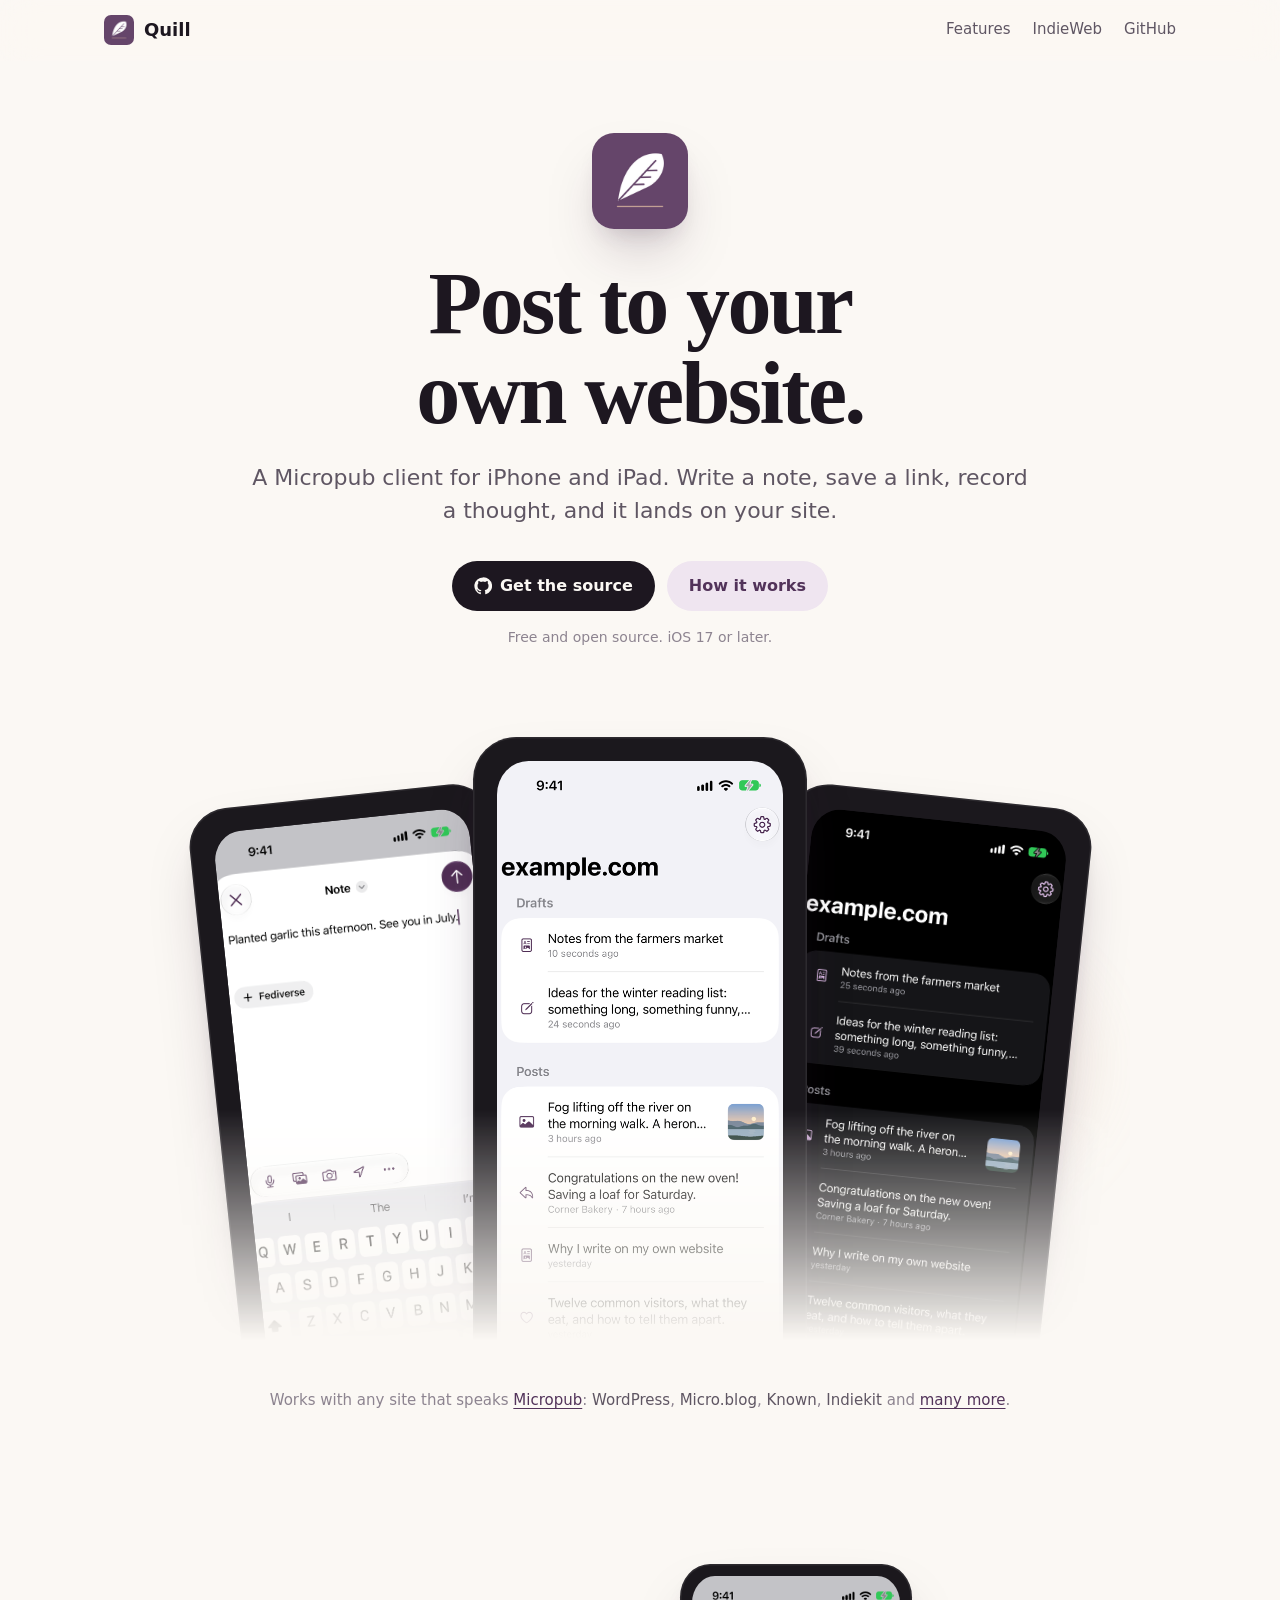
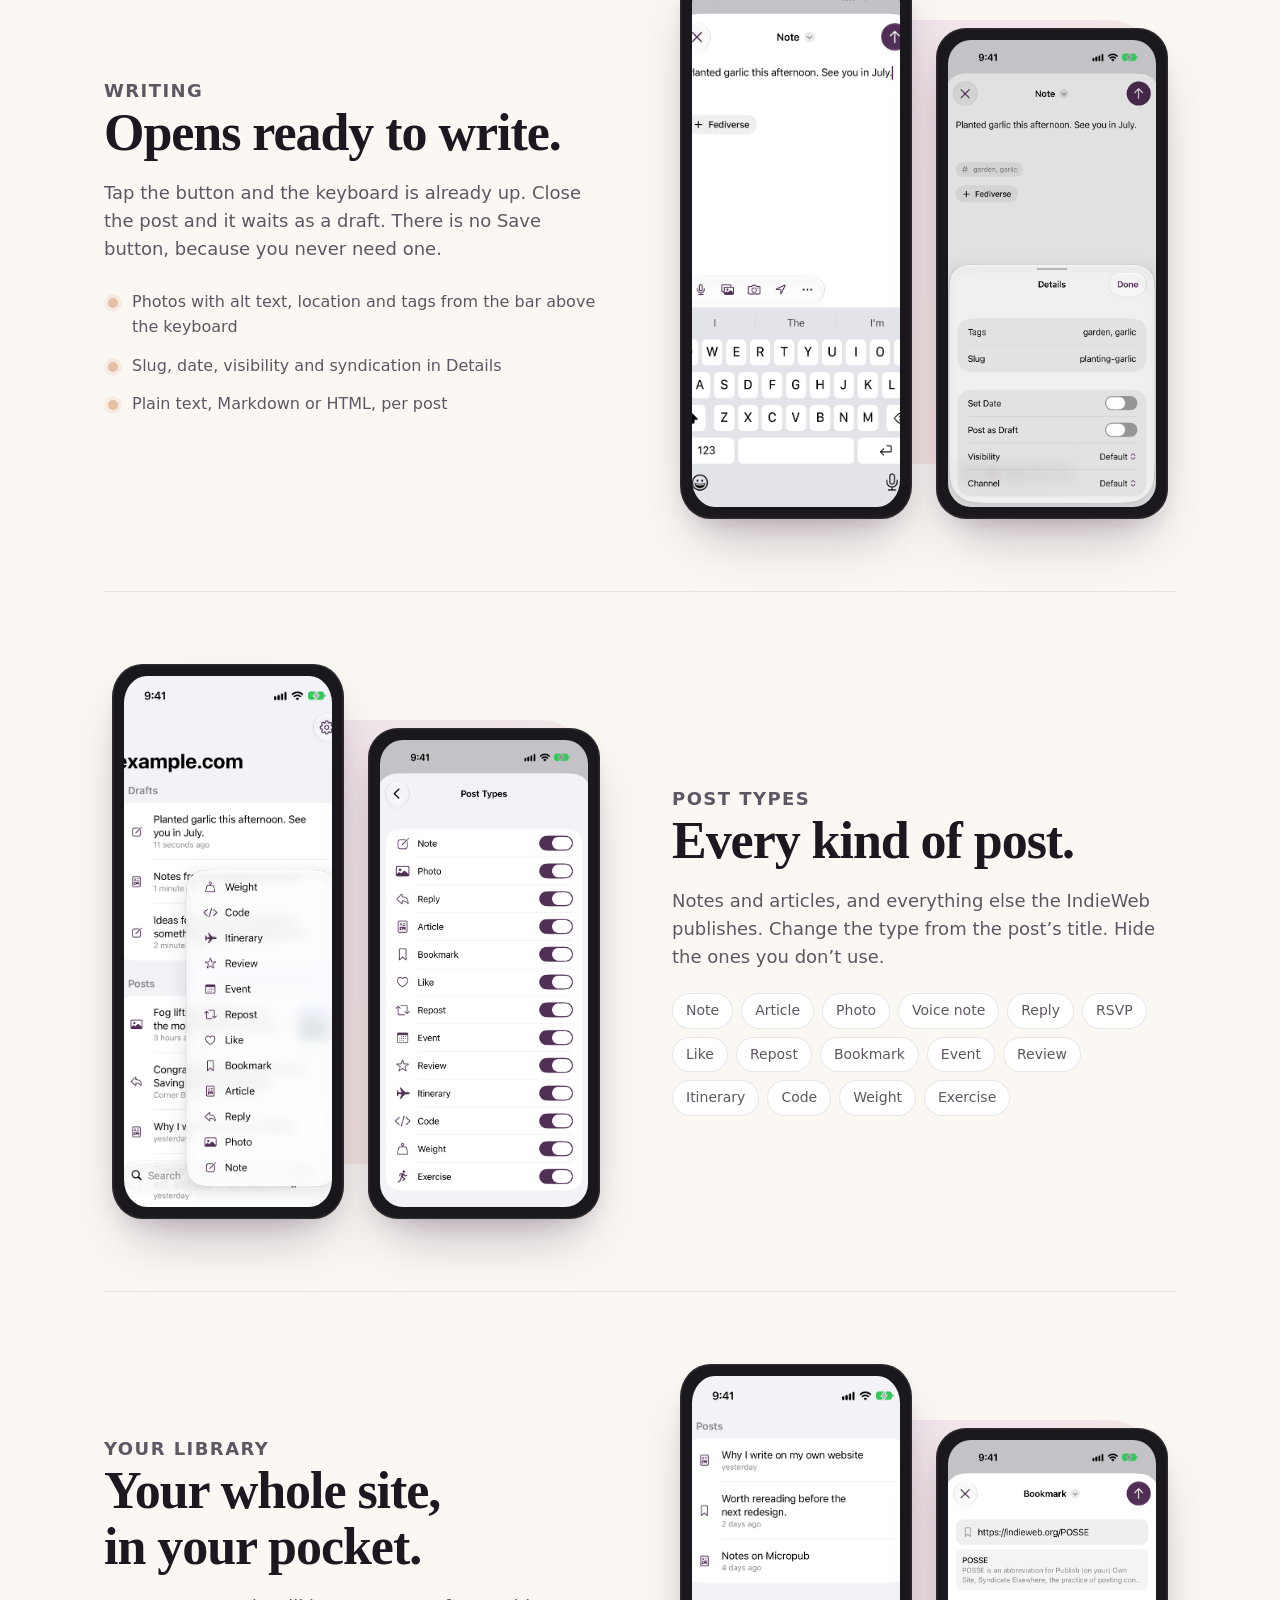
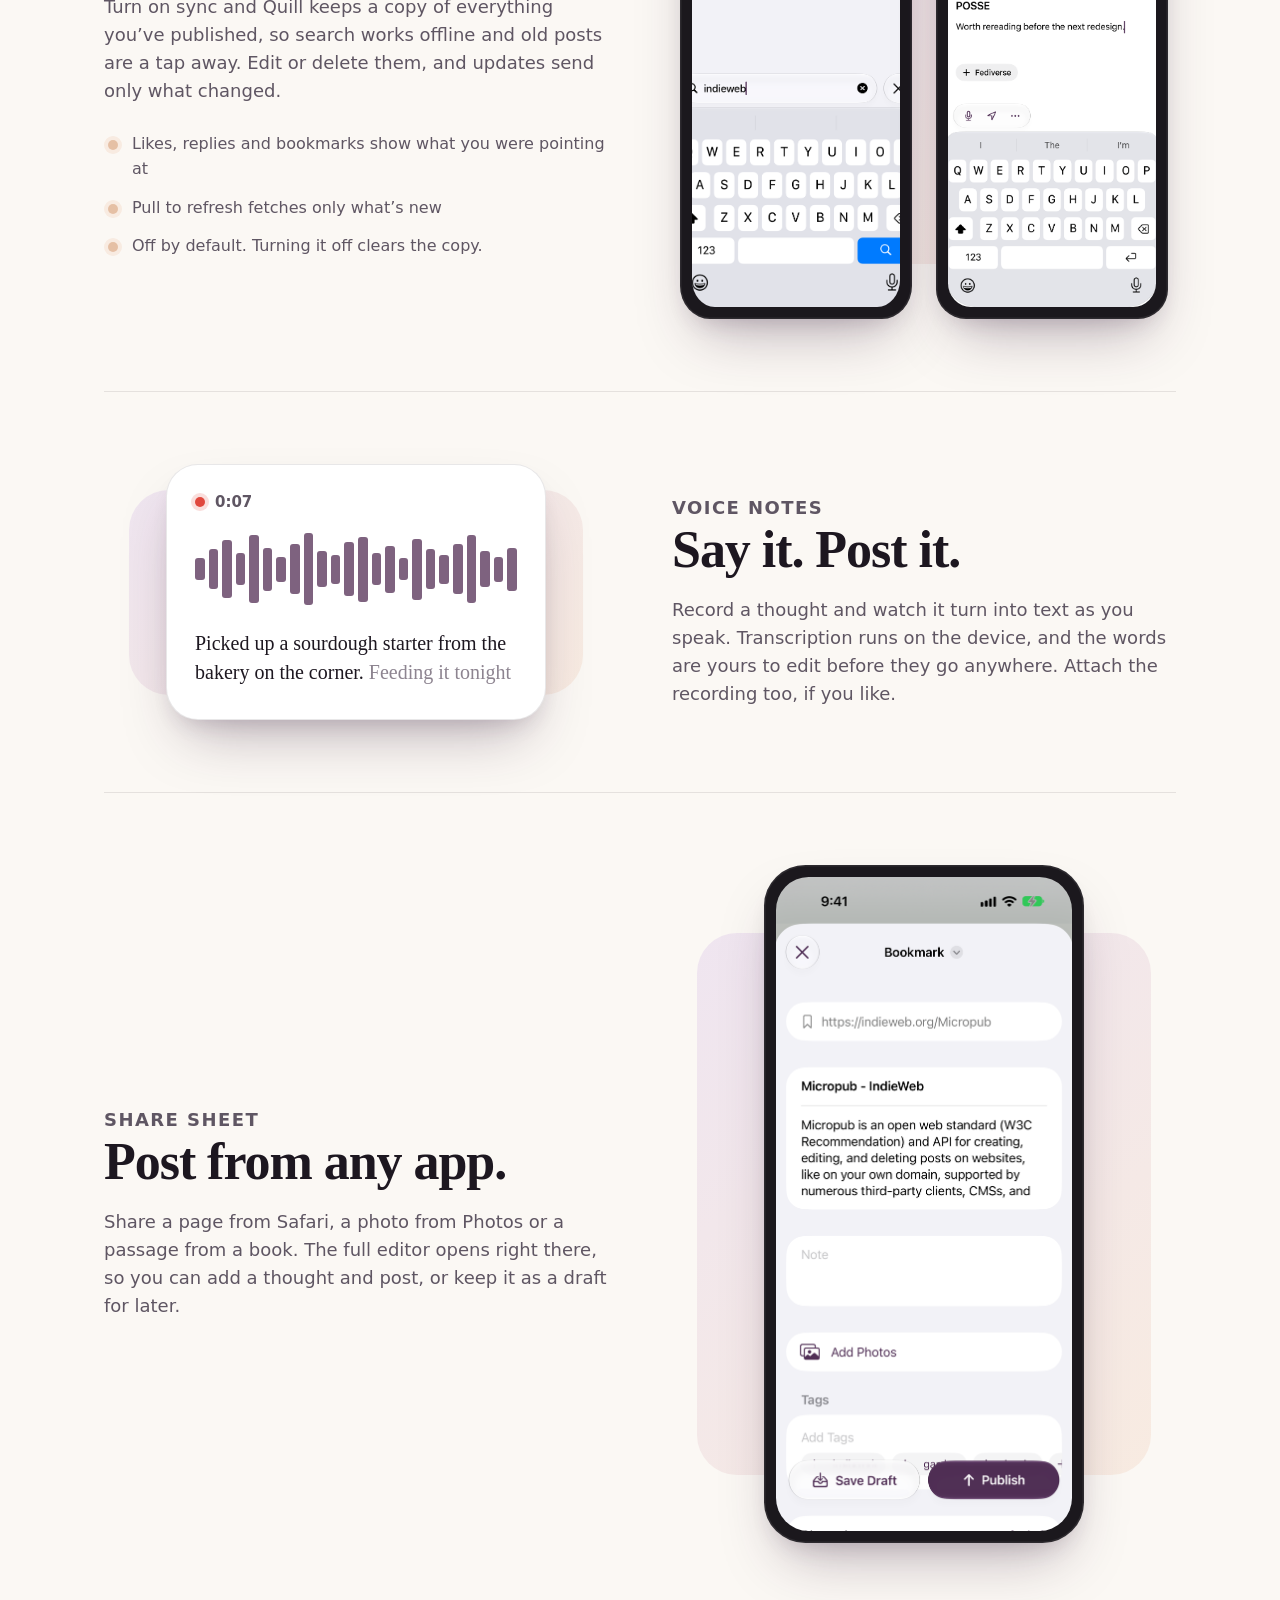
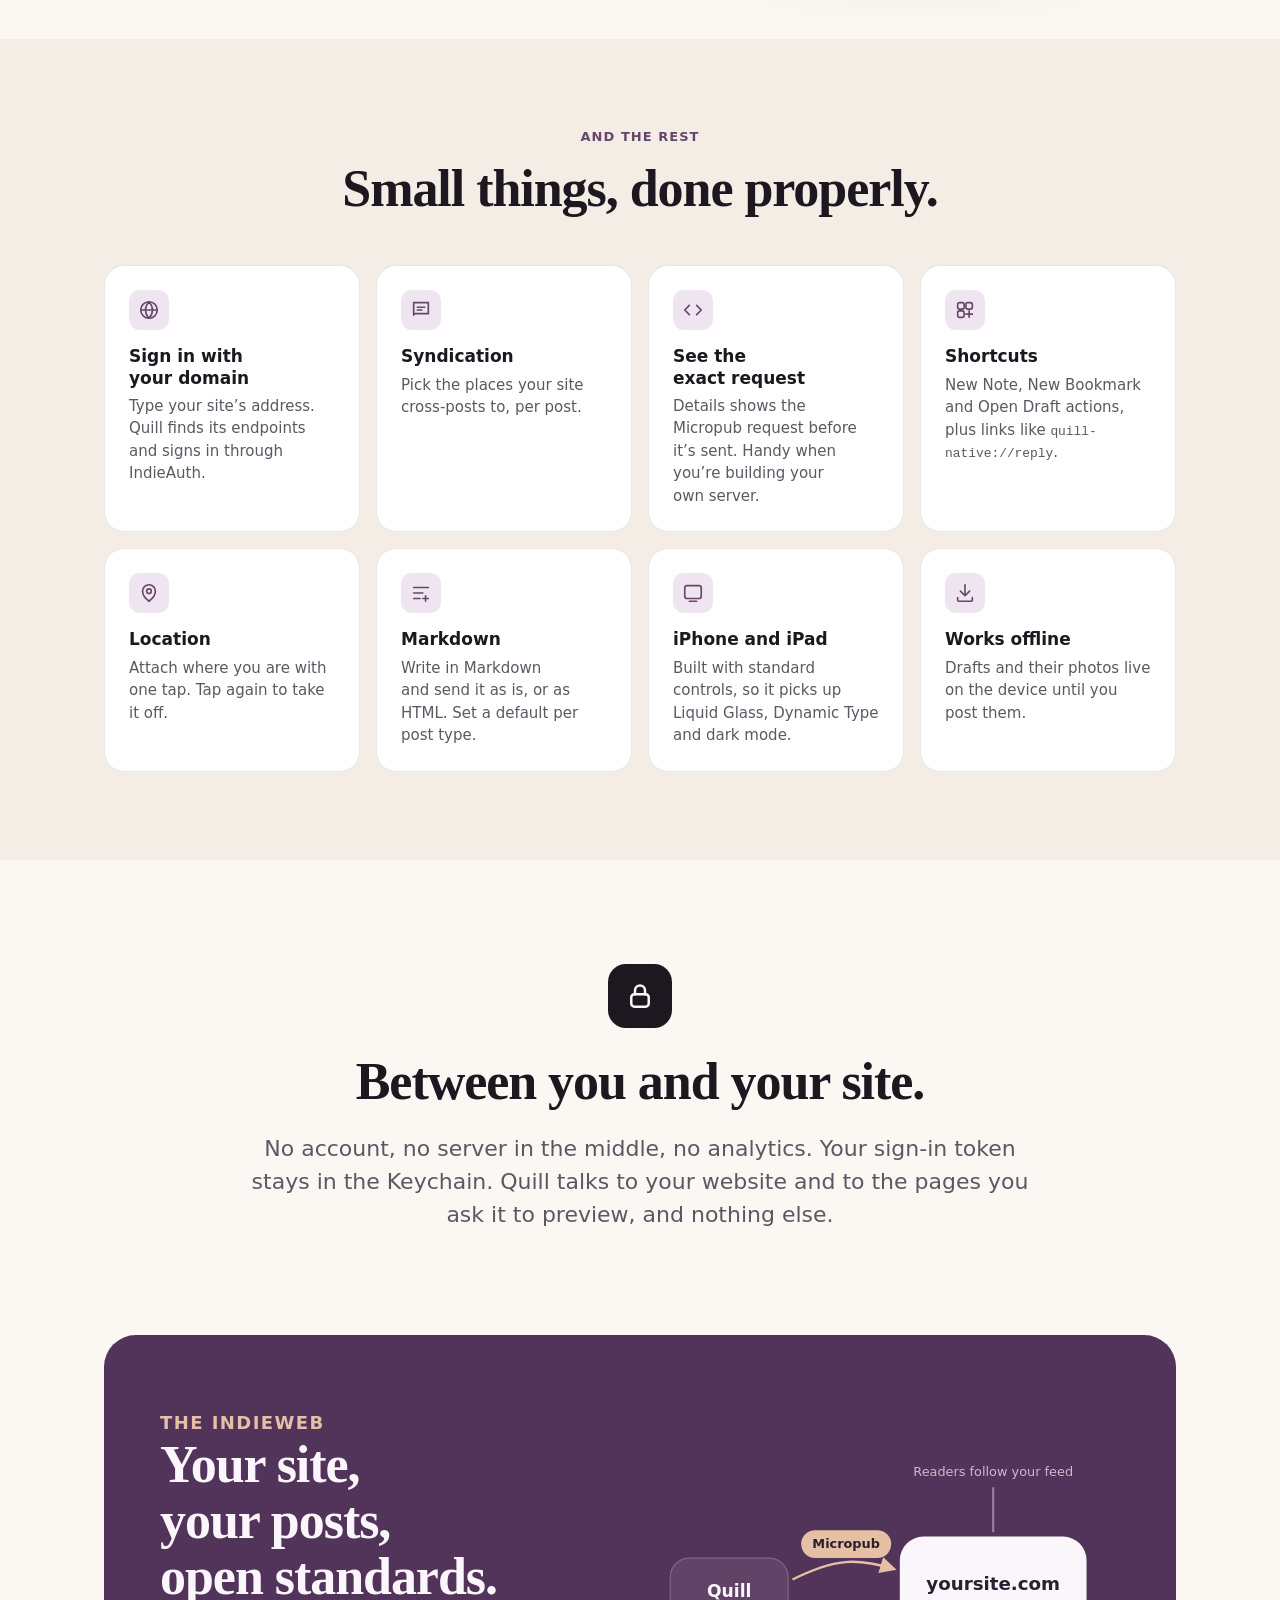
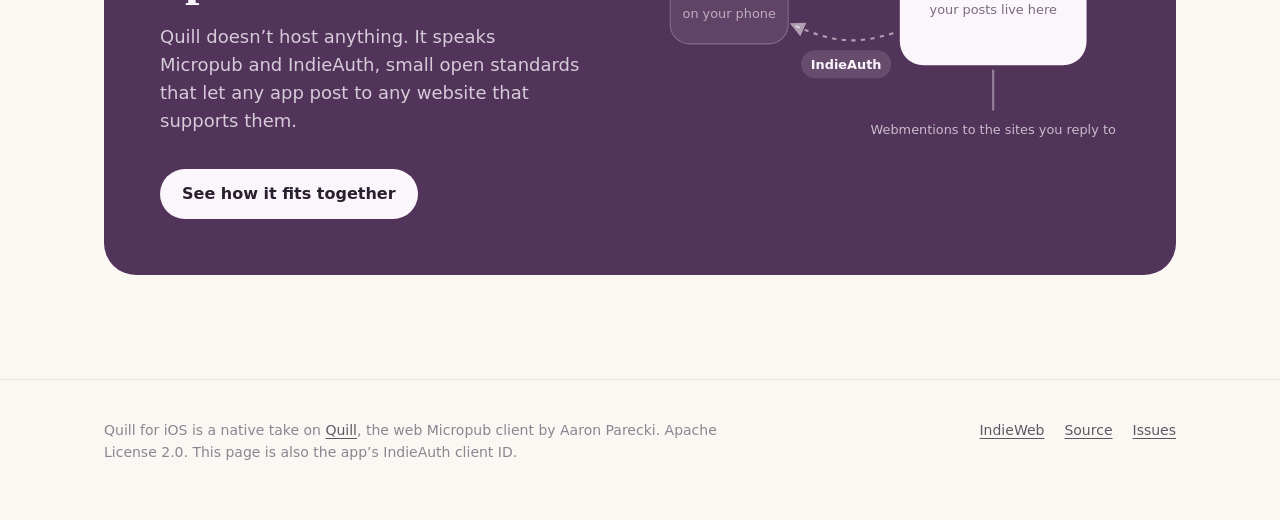
==== commit 5acfd165: "Show voice notes as an illustration instead of a permission alert The simulator capture caught the s" ====
--- a/docs/index.html
+++ b/docs/index.html
@@ -113,7 +113,11 @@
           <p>Record a thought and watch it turn into text as you speak. Transcription runs on the device, and the words are yours to edit before they go anywhere. Attach the recording too, if you like.</p>
         </div>
         <div class="shots single">
-          <div class="phone"><img src="screenshots/voice-note.png" alt="Recording a voice note with live transcription" width="603" height="1311"></div>
+          <div class="voice" role="img" aria-label="Illustration: a voice recording turning into text as you speak">
+            <div class="voice-top"><span class="rec"></span><span>0:07</span></div>
+            <div class="wave" aria-hidden="true"><i style="--h:30"></i><i style="--h:55"></i><i style="--h:80"></i><i style="--h:45"></i><i style="--h:95"></i><i style="--h:60"></i><i style="--h:35"></i><i style="--h:70"></i><i style="--h:100"></i><i style="--h:50"></i><i style="--h:40"></i><i style="--h:75"></i><i style="--h:90"></i><i style="--h:45"></i><i style="--h:65"></i><i style="--h:30"></i><i style="--h:85"></i><i style="--h:55"></i><i style="--h:40"></i><i style="--h:70"></i><i style="--h:95"></i><i style="--h:50"></i><i style="--h:35"></i><i style="--h:60"></i></div>
+            <p class="said">Picked up a sourdough starter from the bakery on the corner. <span>Feeding it tonight</span></p>
+          </div>
         </div>
       </div>
 
--- a/docs/assets/site.css
+++ b/docs/assets/site.css
@@ -306,3 +306,19 @@
 .links-list a:hover { text-decoration: underline; }
 .links-list span { display: block; color: var(--ink-3); font-size: 15px; }
 .sr-only { position: absolute; width: 1px; height: 1px; overflow: hidden; clip: rect(0 0 0 0); white-space: nowrap; }
+
+/* Voice note illustration */
+.voice {
+  width: min(380px, 90%); border-radius: 32px; padding: 28px 28px 32px;
+  background: var(--card); border: 1px solid var(--line); box-shadow: var(--shadow);
+}
+.voice-top { display: flex; align-items: center; gap: 10px; font: 600 15px var(--sans); color: var(--ink-2); font-variant-numeric: tabular-nums; }
+.voice .rec { width: 10px; height: 10px; border-radius: 50%; background: #e0483e; box-shadow: 0 0 0 4px rgba(224,72,62,.18); }
+.wave { display: flex; align-items: center; gap: 4px; height: 72px; margin: 22px 0 24px; }
+.wave i { flex: 1; height: calc(var(--h) * 1%); border-radius: 3px; background: var(--plum); opacity: .85; transform-origin: center; }
+.js .wave i { animation: wave 1.4s ease-in-out infinite alternate; }
+.wave i:nth-child(3n) { animation-delay: -.4s; } .wave i:nth-child(4n) { animation-delay: -.9s; } .wave i:nth-child(5n+1) { animation-delay: -.2s; }
+@keyframes wave { from { transform: scaleY(.35); } to { transform: scaleY(1); } }
+@media (prefers-reduced-motion: reduce) { .js .wave i { animation: none; } }
+.said { margin: 0; font: 500 20px/1.45 var(--serif); color: var(--ink); }
+.said span { color: var(--ink-3); }
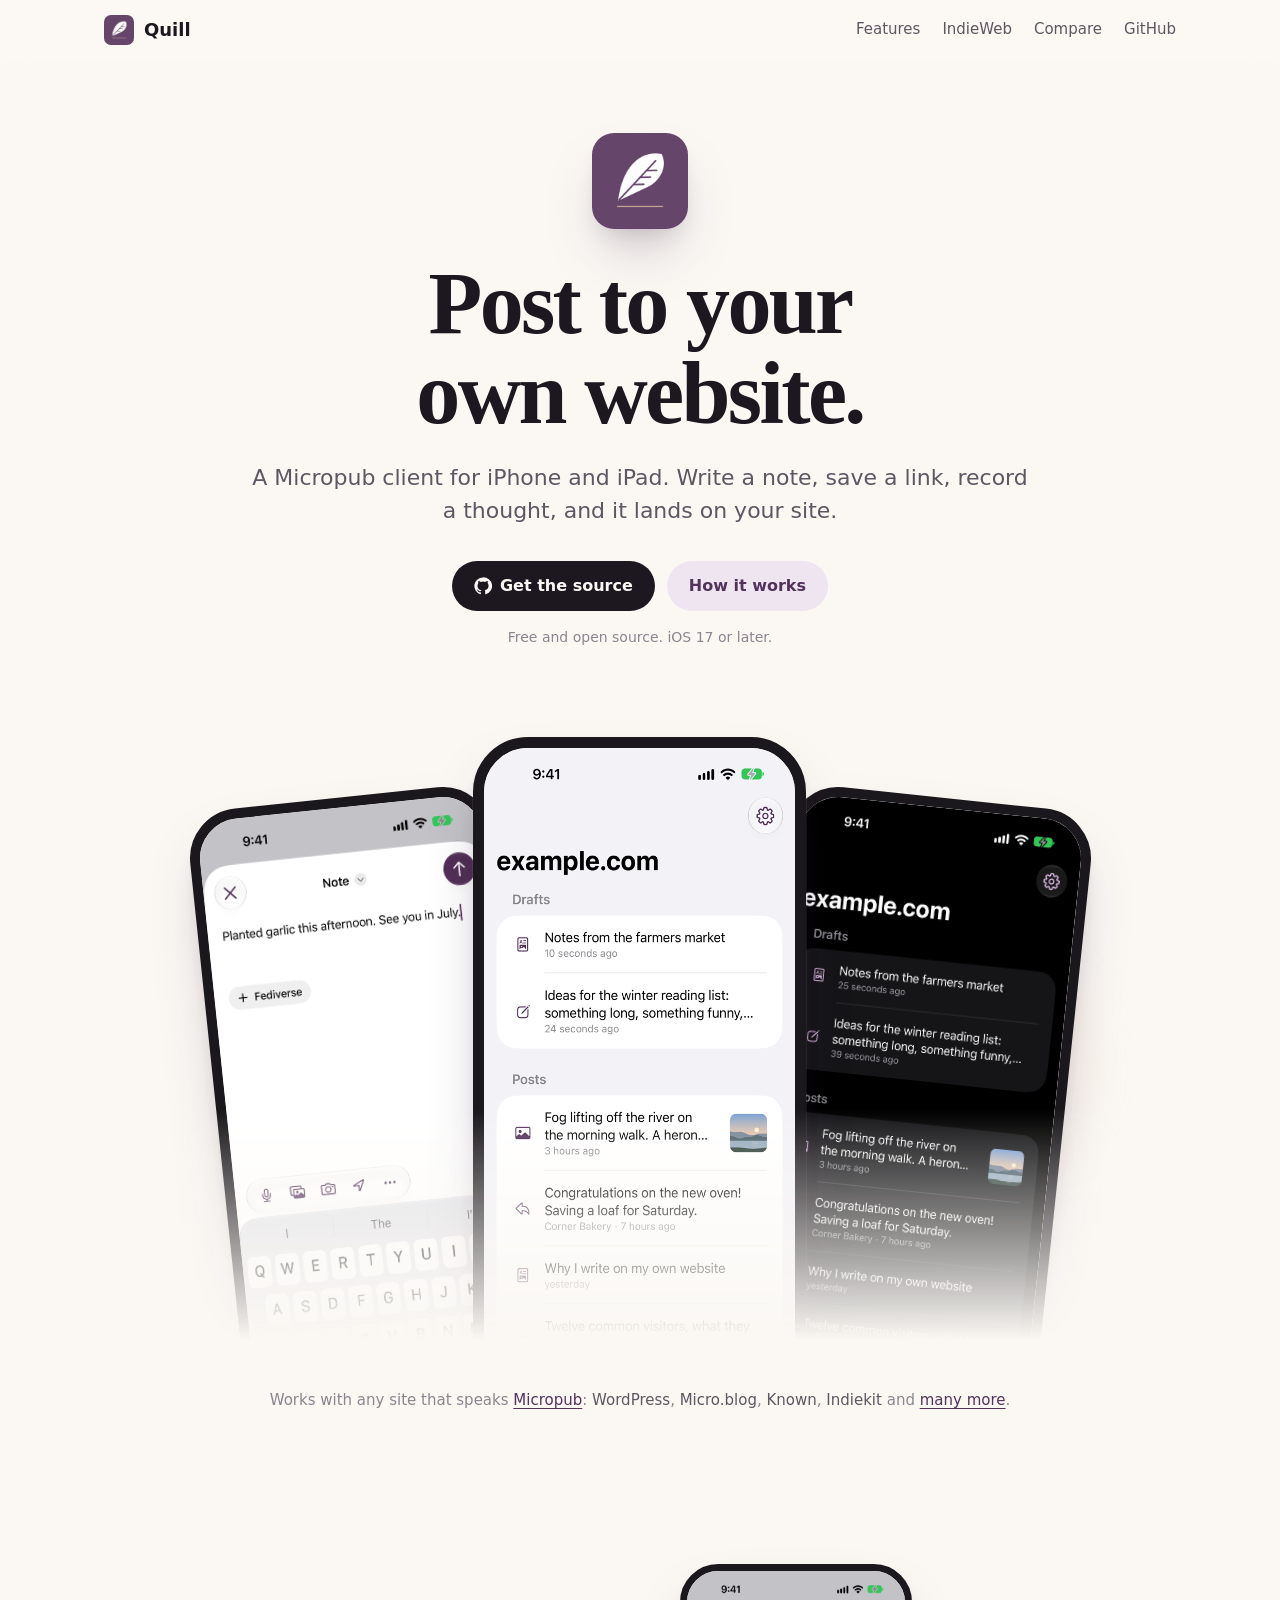
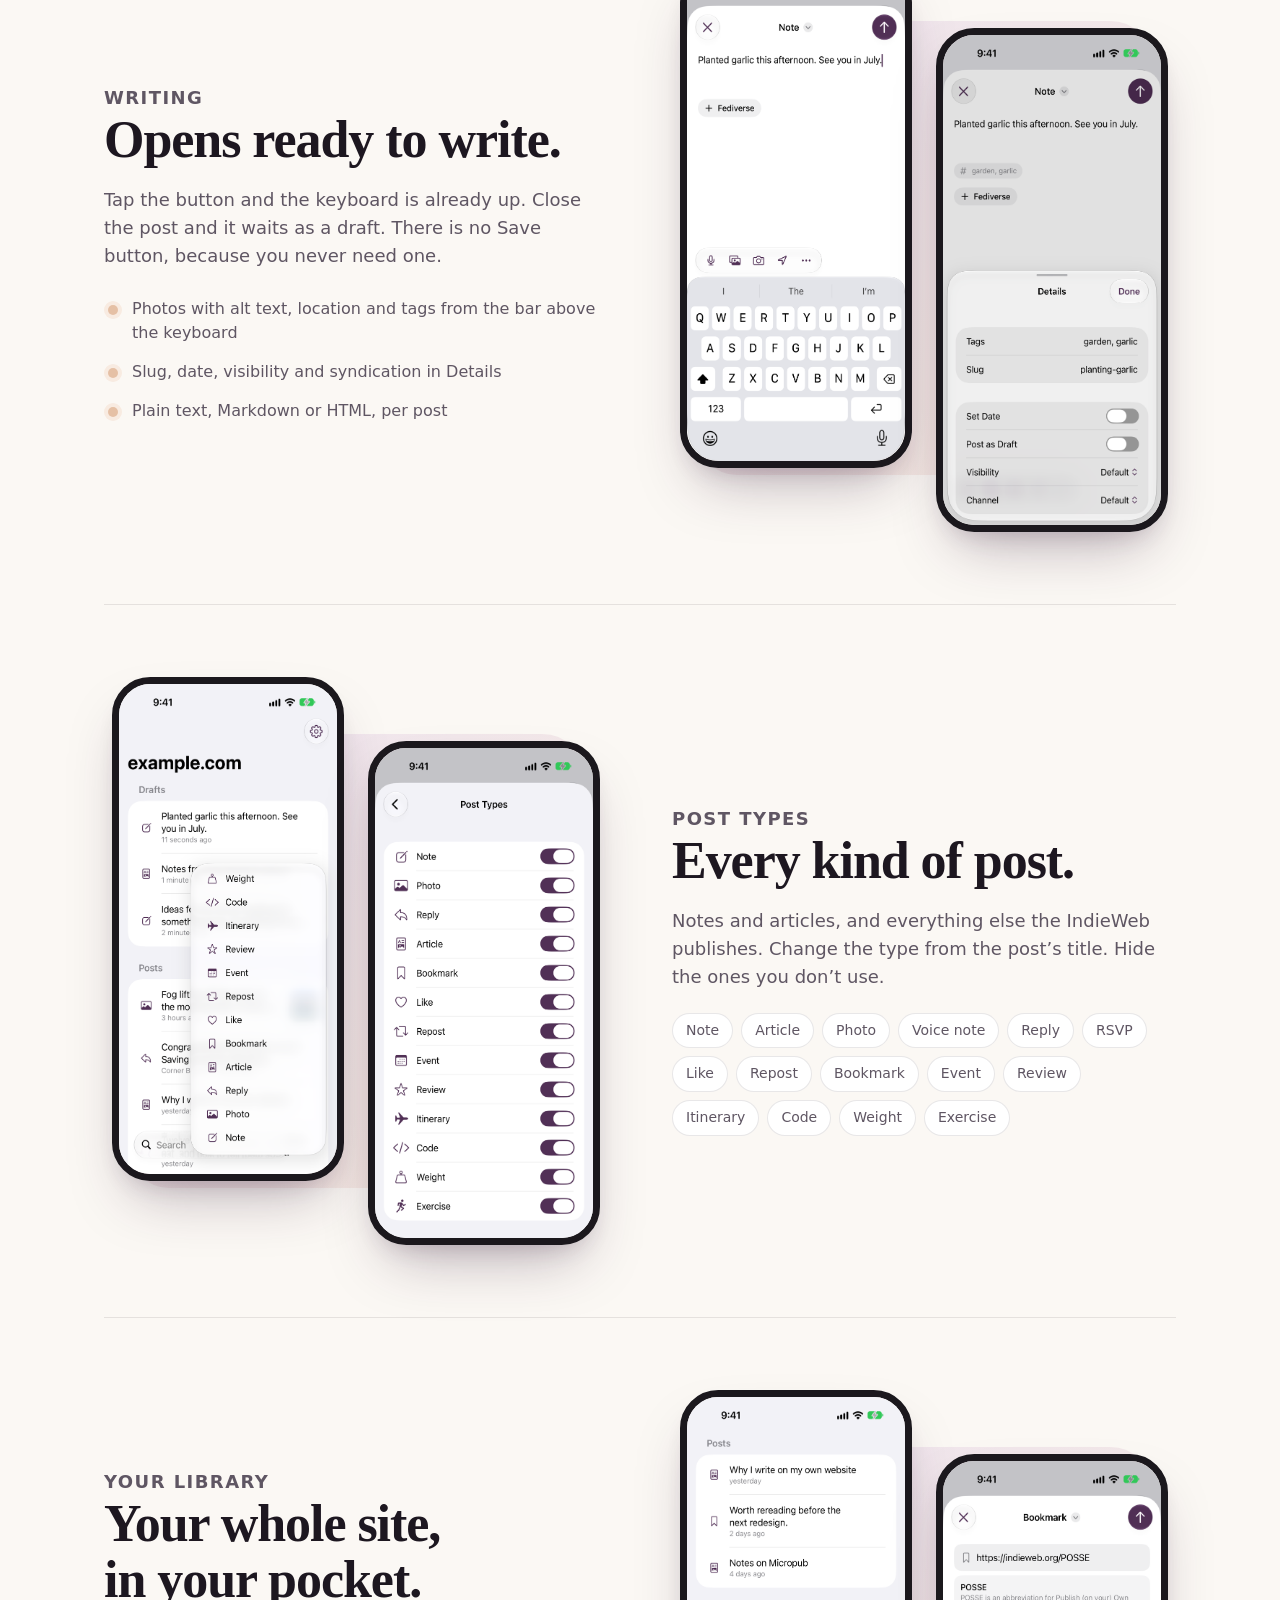
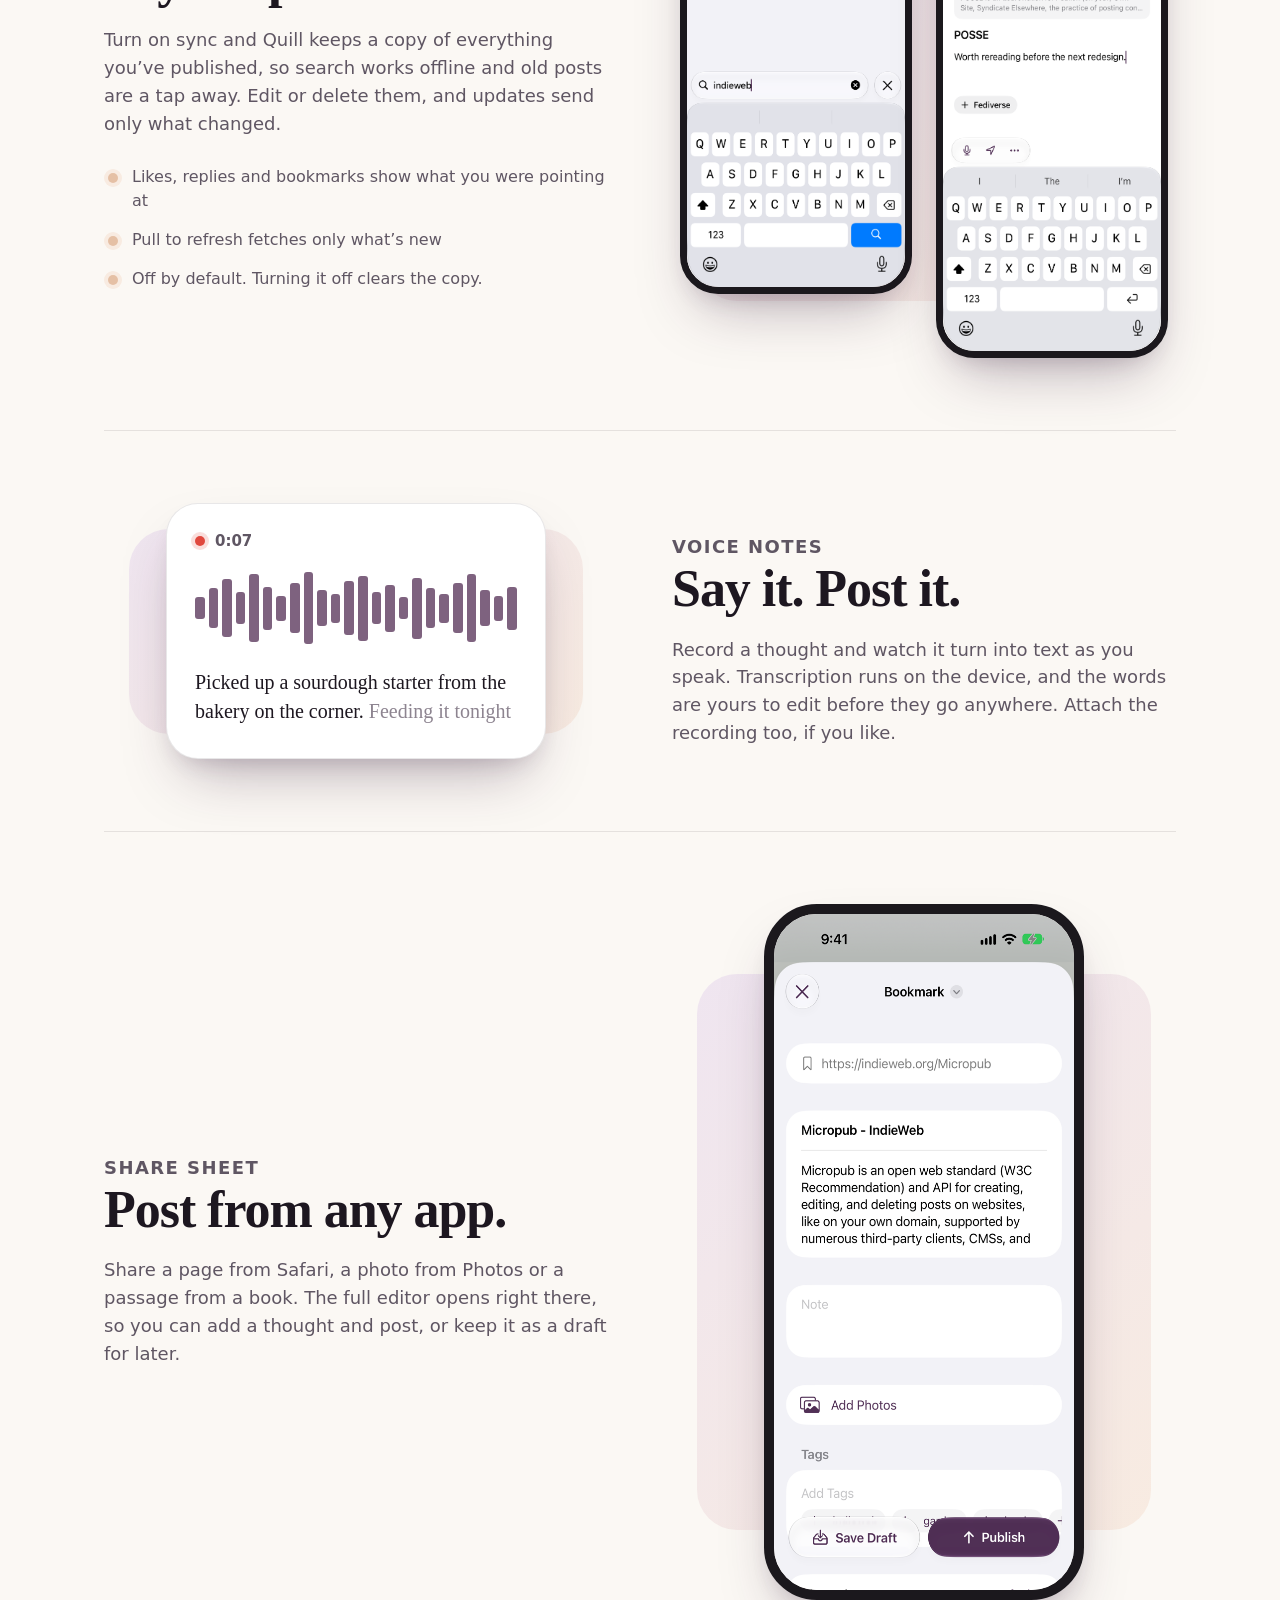
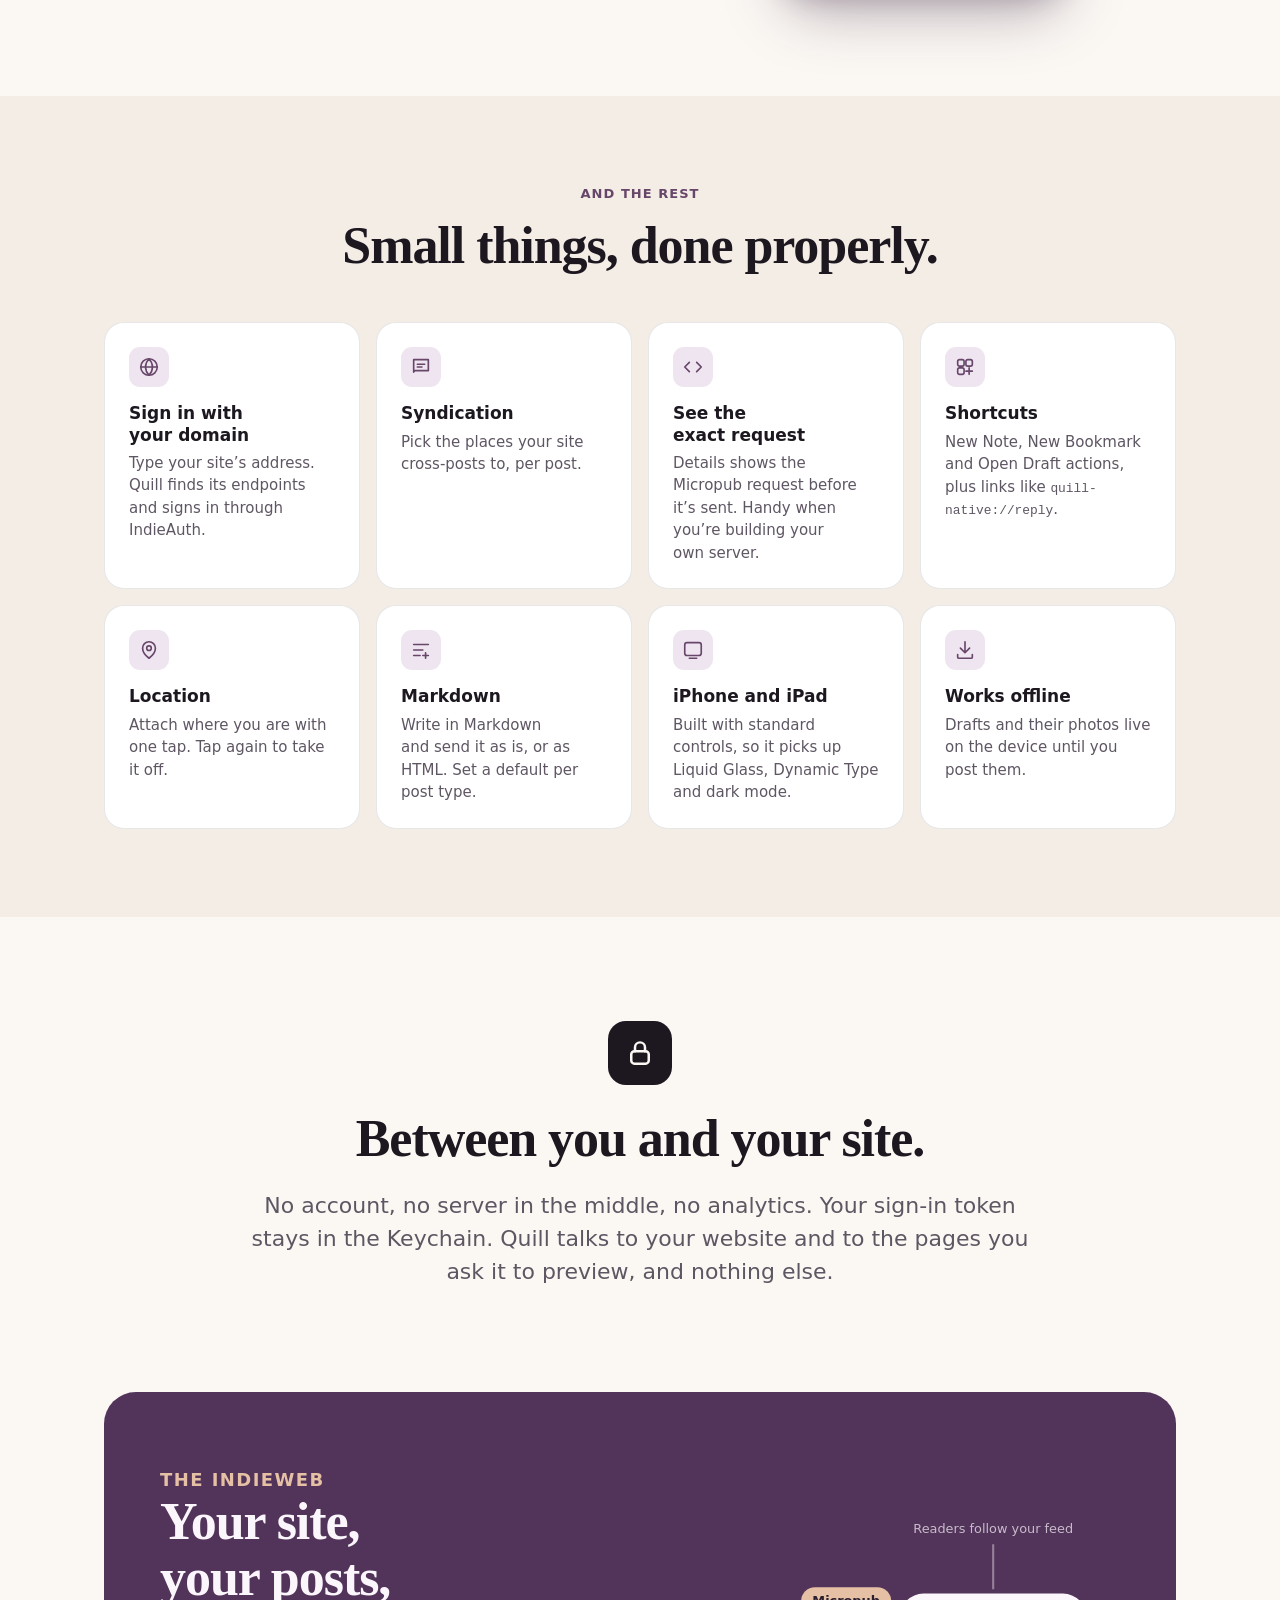
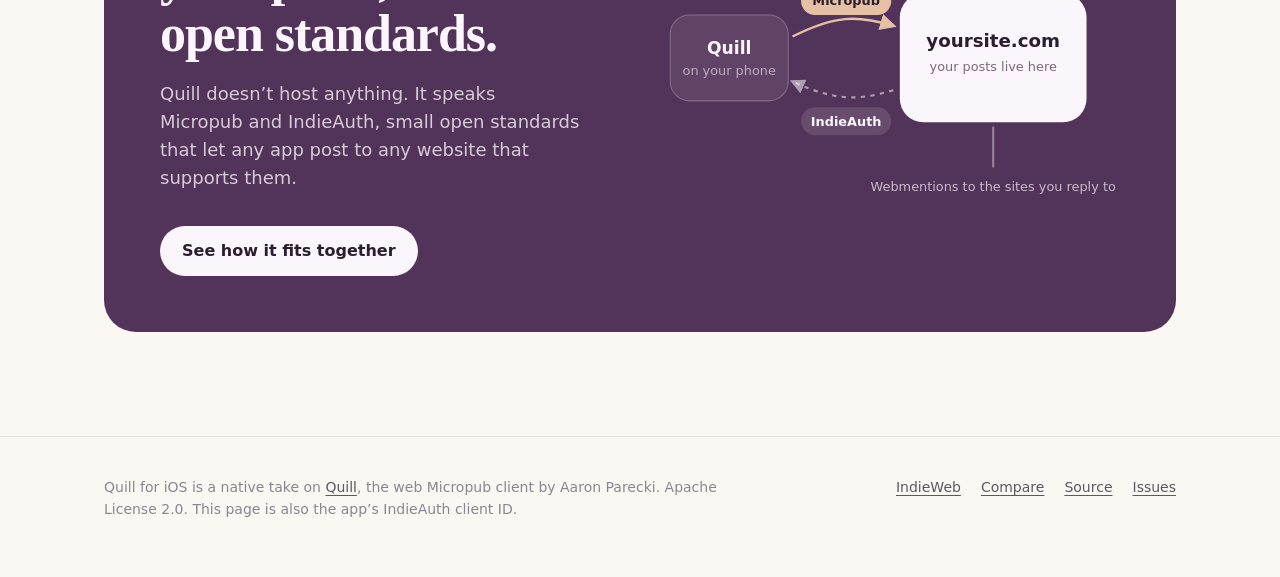
==== commit 7d883d0e: "Add a comparison of Micropub clients to the site A new page at docs/clients/ compares Quill with oth" ====
--- a/docs/index.html
+++ b/docs/index.html
@@ -23,6 +23,7 @@
     <ul>
       <li class="optional"><a href="#features">Features</a></li>
       <li><a href="indieweb/">IndieWeb</a></li>
+      <li><a href="clients/">Compare</a></li>
       <li><a href="https://github.com/caseyg/quill-native">GitHub</a></li>
     </ul>
   </div>
@@ -199,7 +200,7 @@
 <footer>
   <div class="wrap">
     <p>Quill for iOS is a native take on <a href="https://quill.p3k.io/">Quill</a>, the web Micropub client by Aaron Parecki. Apache License 2.0. This page is also the app’s IndieAuth client ID.</p>
-    <nav><a href="indieweb/">IndieWeb</a><a href="https://github.com/caseyg/quill-native">Source</a><a href="https://github.com/caseyg/quill-native/issues">Issues</a></nav>
+    <nav><a href="indieweb/">IndieWeb</a><a href="clients/">Compare</a><a href="https://github.com/caseyg/quill-native">Source</a><a href="https://github.com/caseyg/quill-native/issues">Issues</a></nav>
   </div>
 </footer>
 
--- a/docs/assets/site.css
+++ b/docs/assets/site.css
@@ -126,15 +126,14 @@
 .hero-phones .phone:nth-child(3) { transform: translateX(-14%) rotate(6deg) translateY(9%); z-index: 1; }
 
 /* Phone frame */
-.phone {
-  aspect-ratio: 1000 / 2118;
-  padding: 2.4%;
-  border-radius: 13% / 6%;
+.phone { container-type: inline-size; position: relative; }
+.phone img {
+  width: 100%; height: auto; aspect-ratio: 603 / 1311;
+  border: 3.4cqw solid var(--frame);
+  border-radius: 16.5cqw;
   background: var(--frame);
-  box-shadow: var(--shadow), inset 0 0 0 1.5px rgba(255,255,255,.08);
-  position: relative;
-}
-.phone img { width: 100%; height: 100%; object-fit: cover; border-radius: 11% / 5.1%; }
+  box-shadow: var(--shadow), 0 0 0 1px rgba(255,255,255,.07);
+}
 
 /* Works-with strip */
 .works {
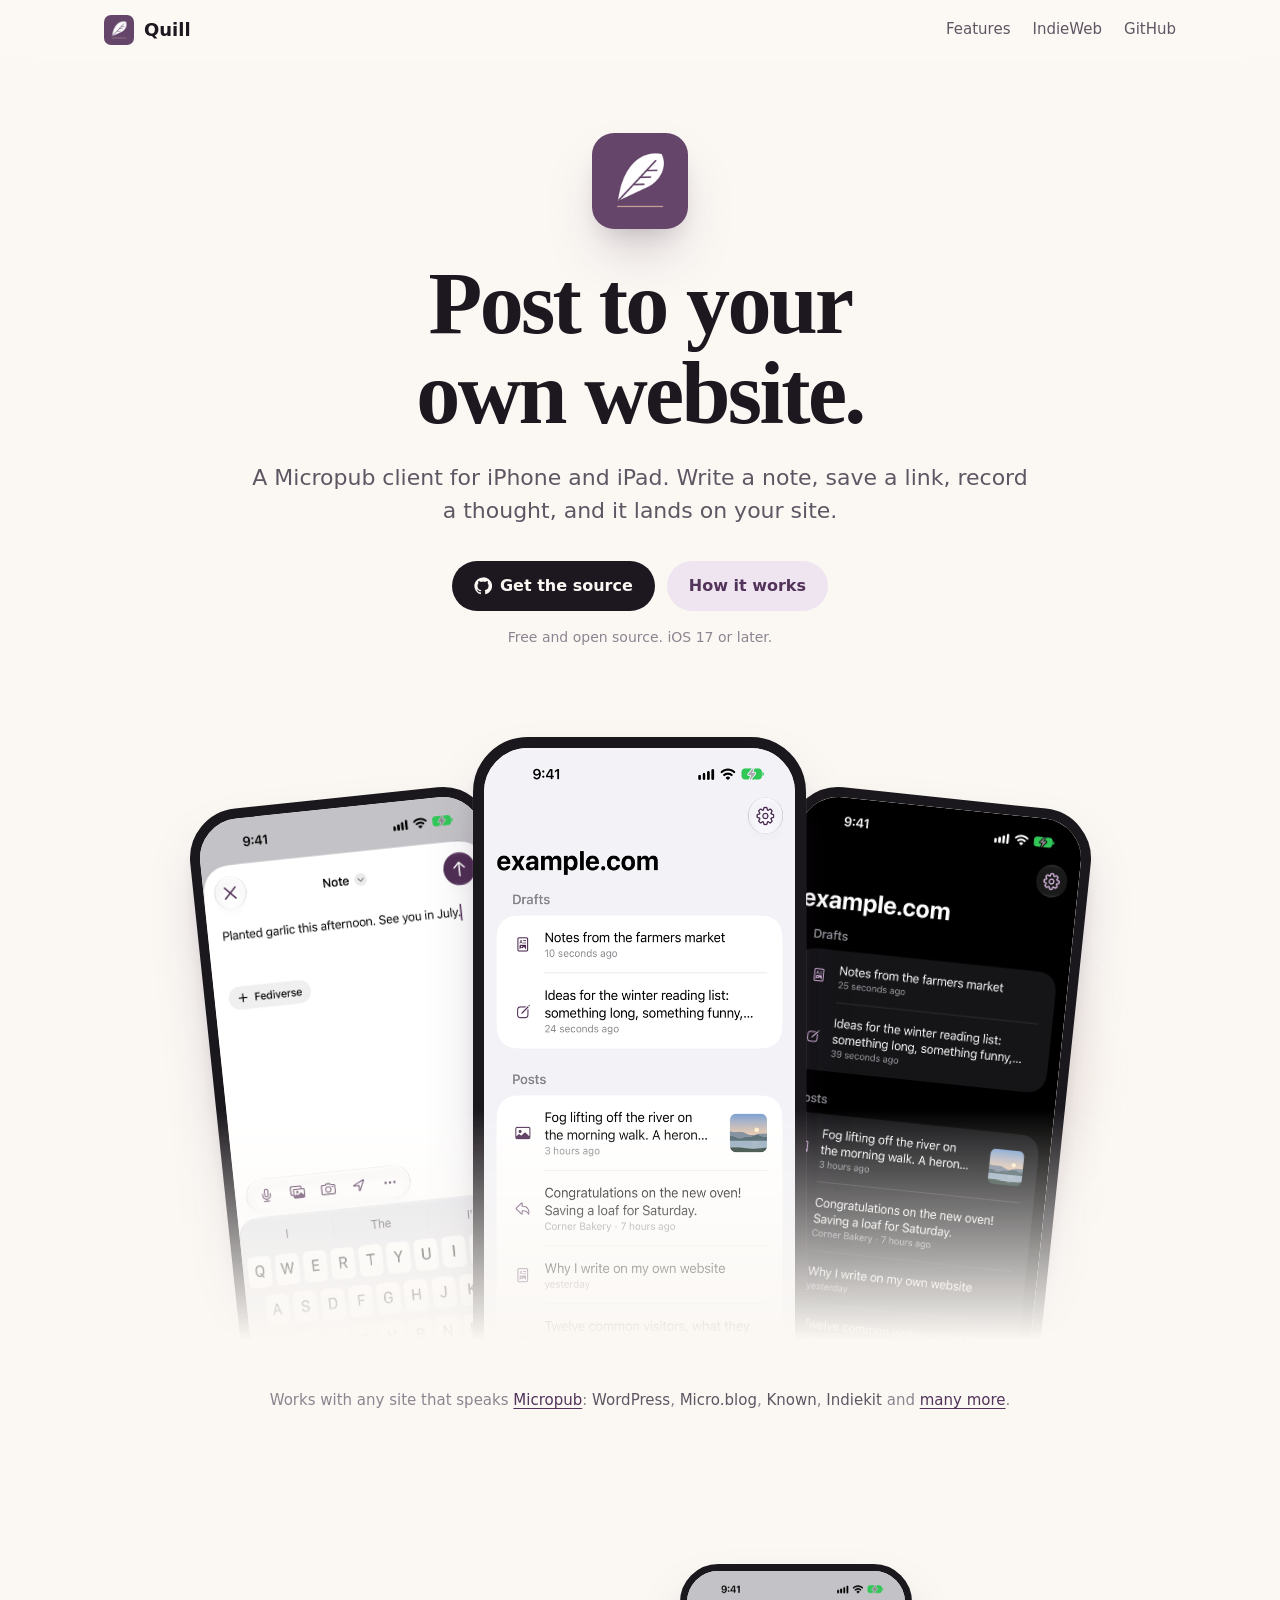
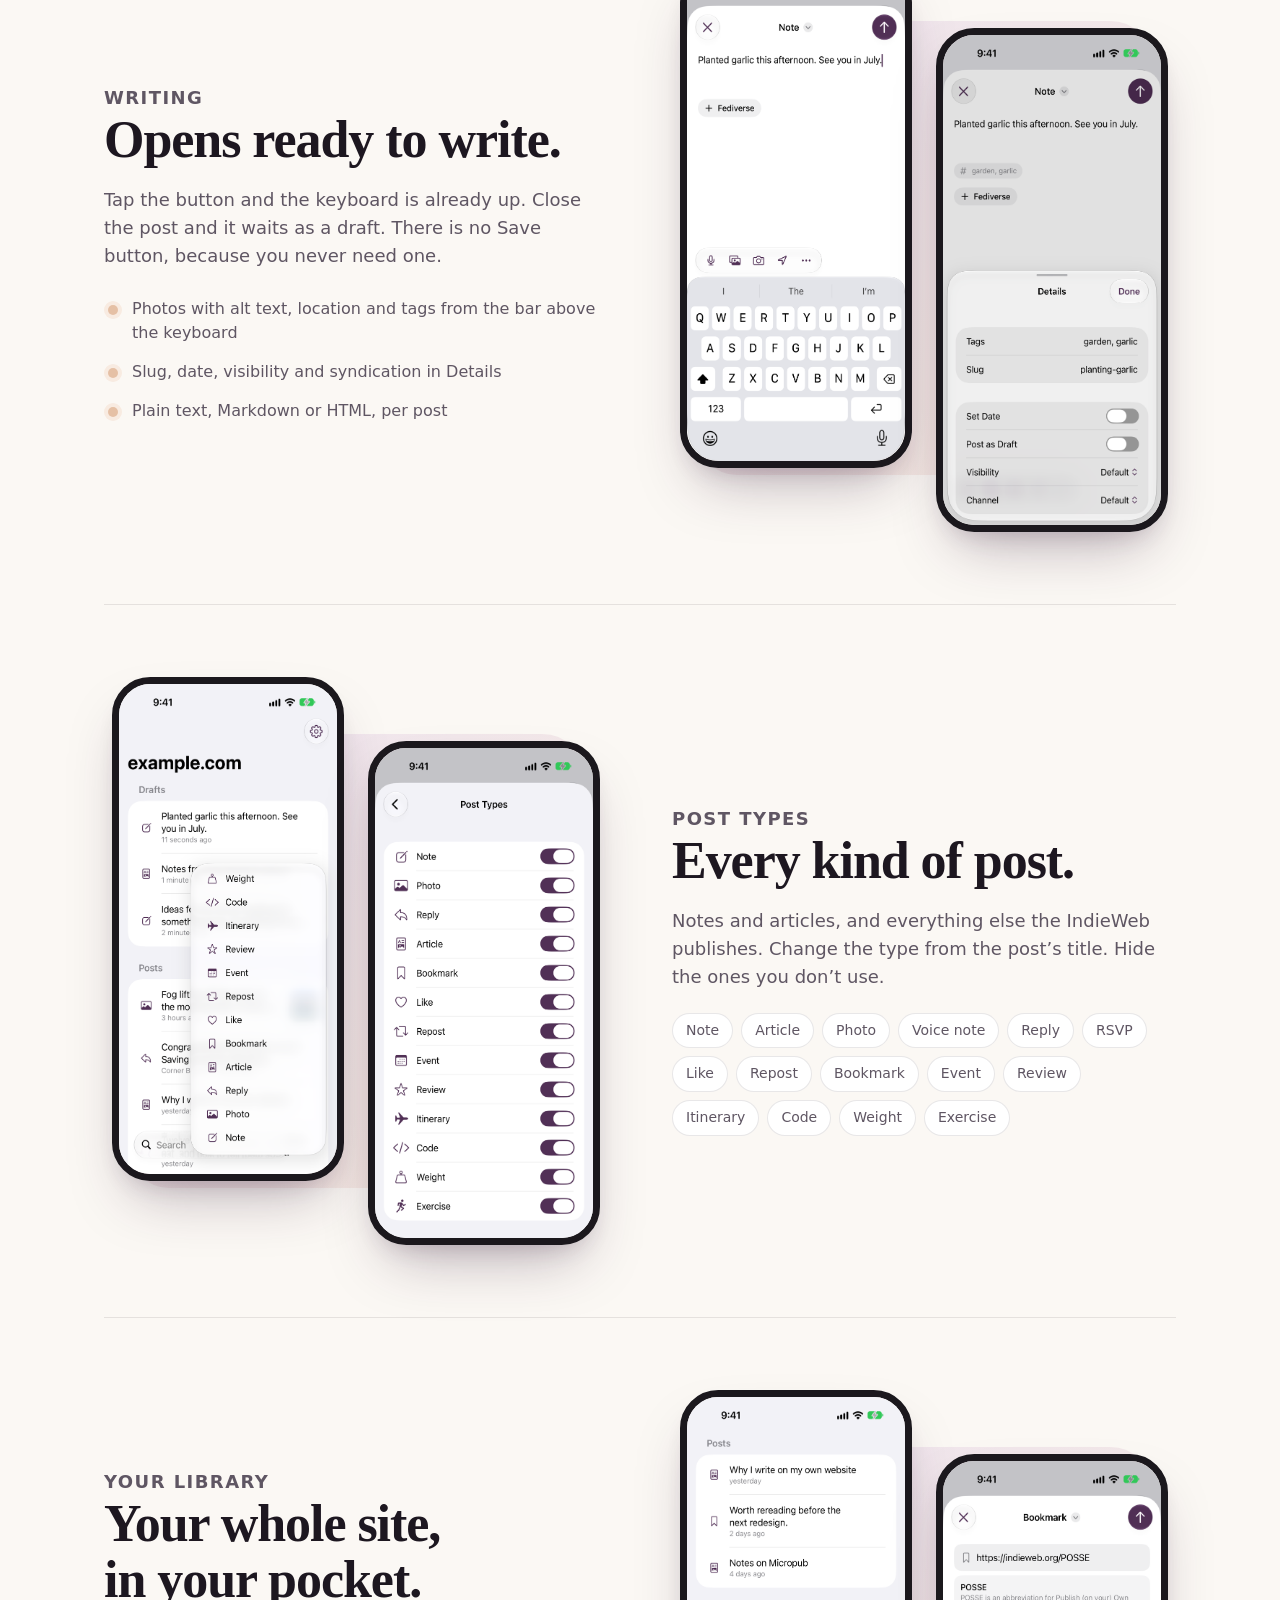
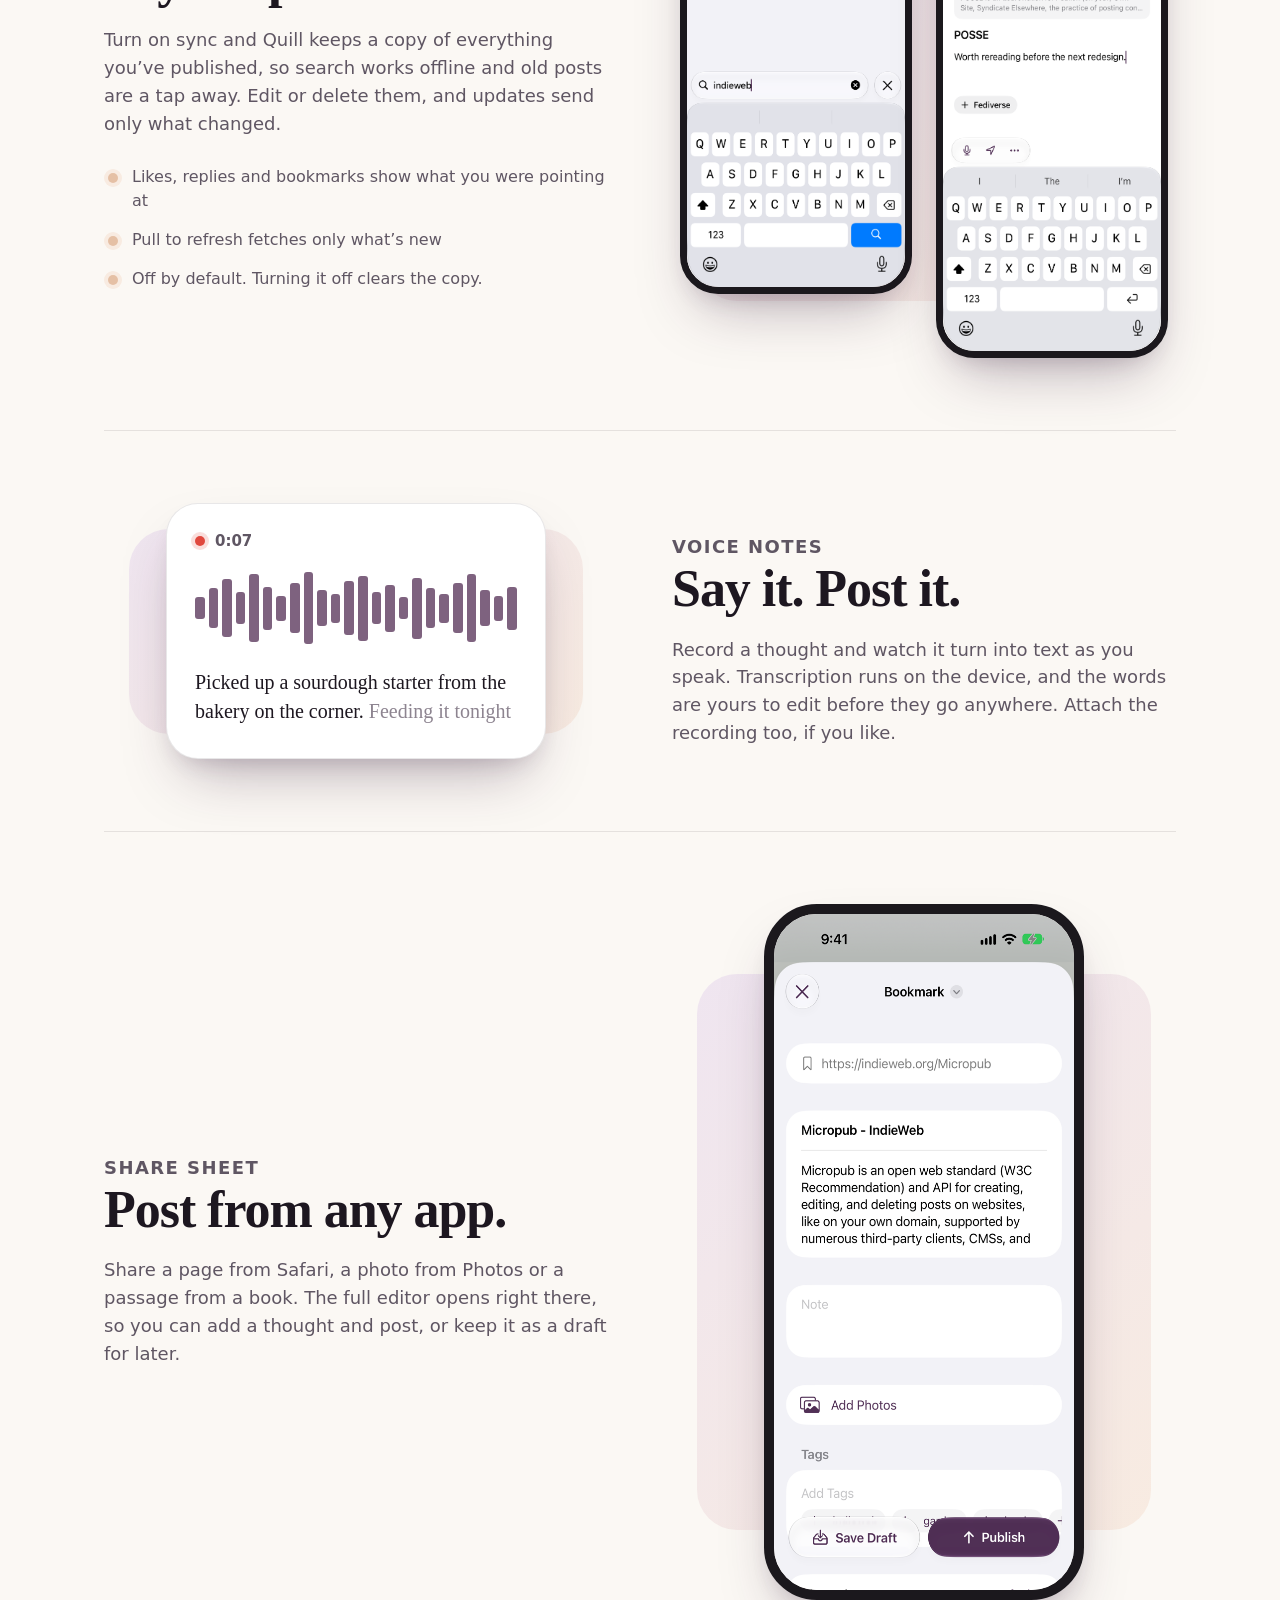
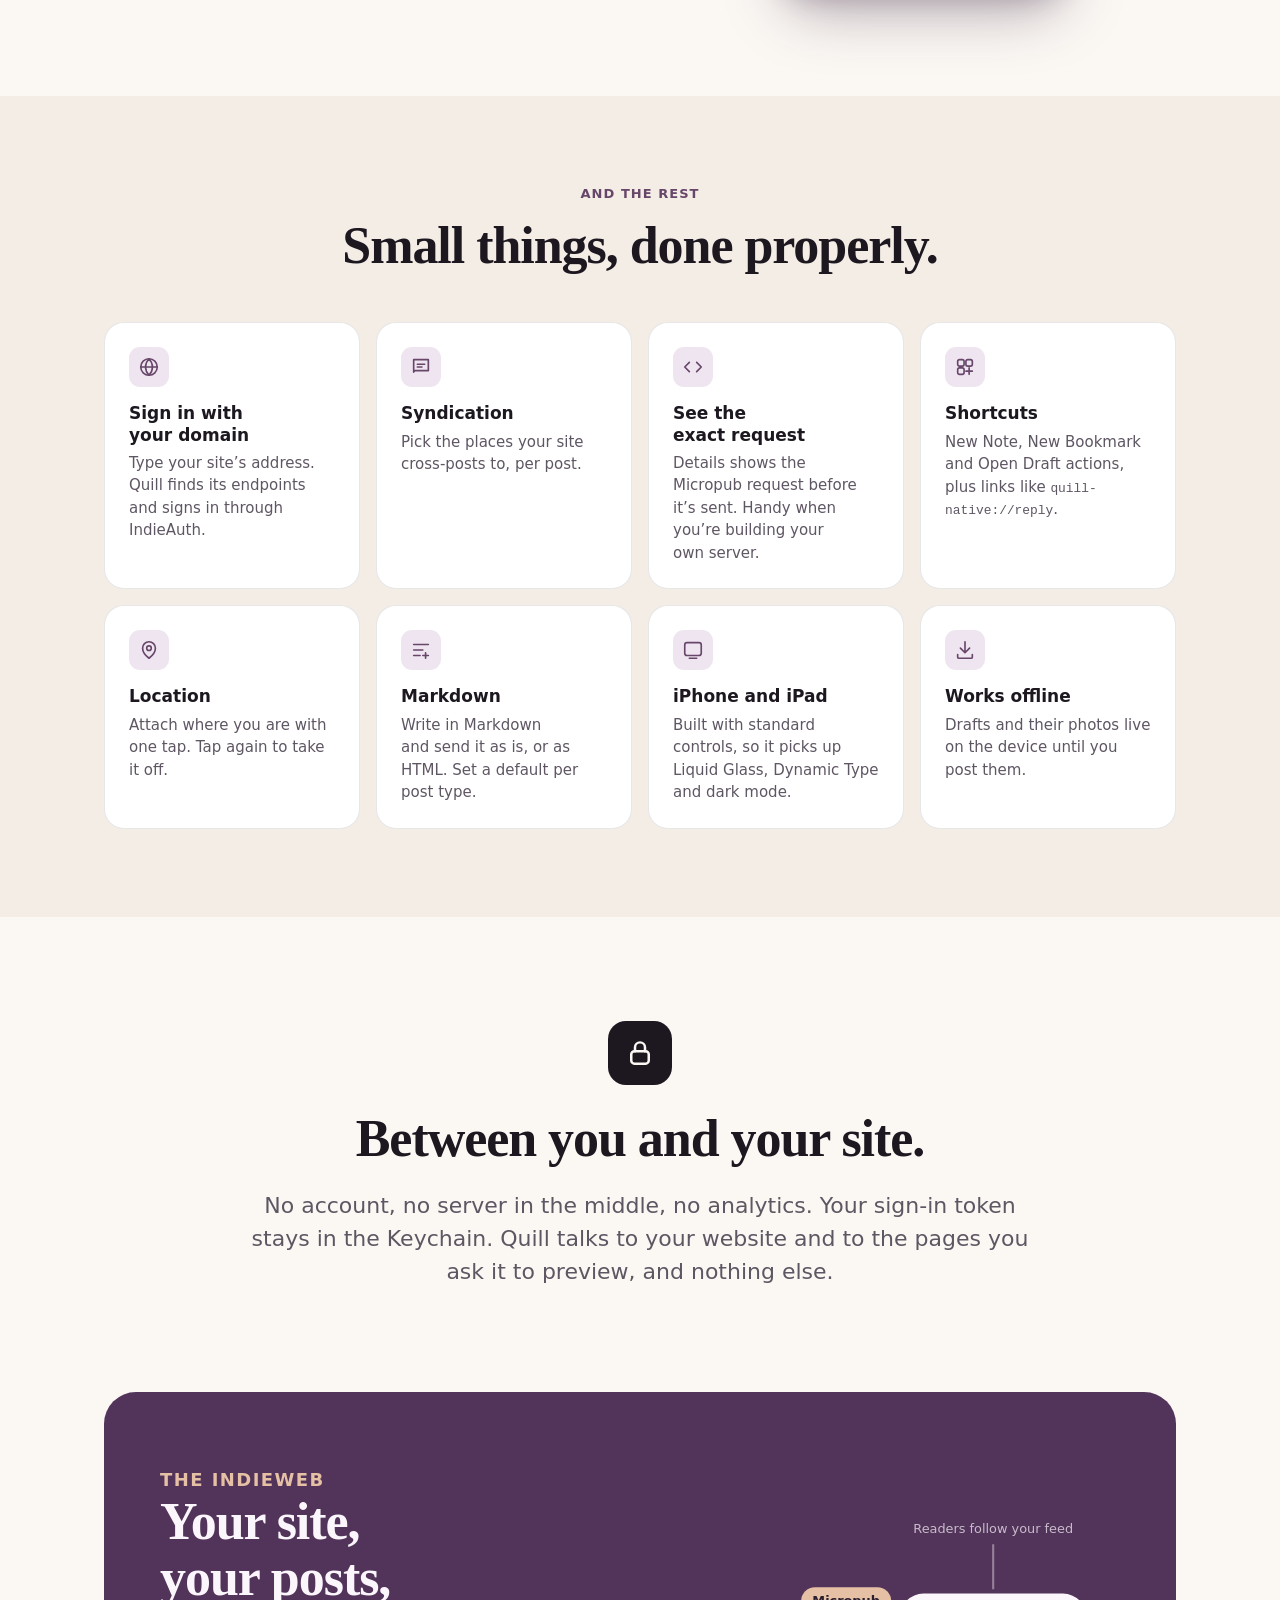
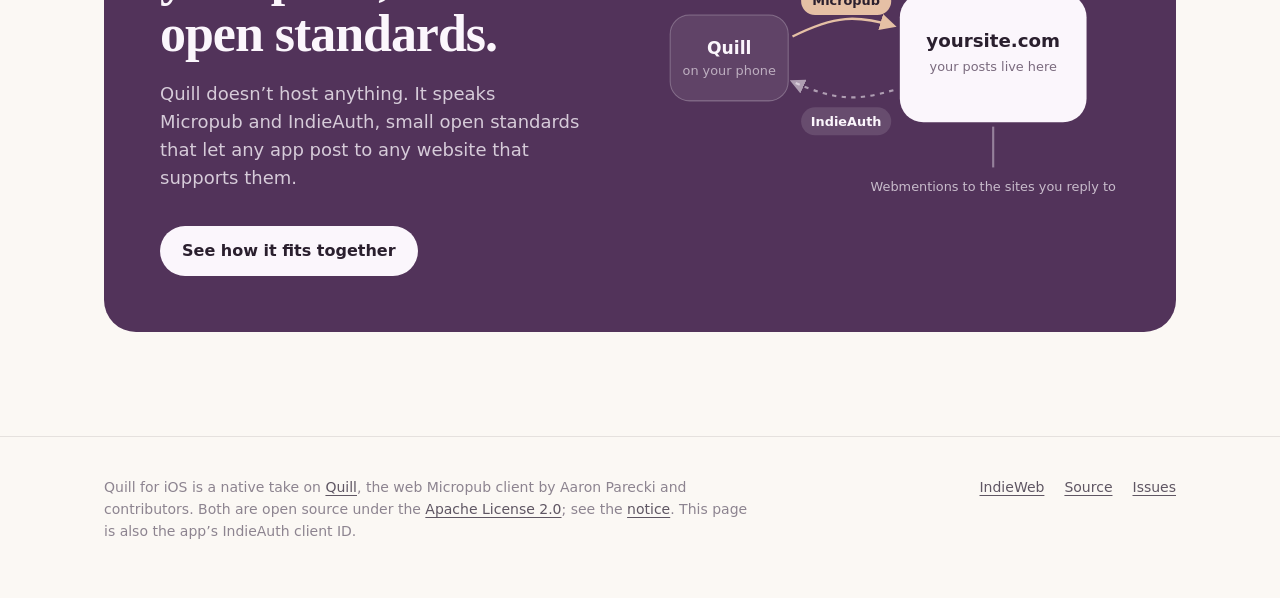
==== commit f1f146de: "State the project license and clarify the Quill credit Quill Native already shipped Apache 2.0 and a" ====
--- a/docs/index.html
+++ b/docs/index.html
@@ -23,7 +23,6 @@
     <ul>
       <li class="optional"><a href="#features">Features</a></li>
       <li><a href="indieweb/">IndieWeb</a></li>
-      <li><a href="clients/">Compare</a></li>
       <li><a href="https://github.com/caseyg/quill-native">GitHub</a></li>
     </ul>
   </div>
@@ -199,8 +198,8 @@
 
 <footer>
   <div class="wrap">
-    <p>Quill for iOS is a native take on <a href="https://quill.p3k.io/">Quill</a>, the web Micropub client by Aaron Parecki. Apache License 2.0. This page is also the app’s IndieAuth client ID.</p>
-    <nav><a href="indieweb/">IndieWeb</a><a href="clients/">Compare</a><a href="https://github.com/caseyg/quill-native">Source</a><a href="https://github.com/caseyg/quill-native/issues">Issues</a></nav>
+    <p>Quill for iOS is a native take on <a href="https://quill.p3k.io/">Quill</a>, the web Micropub client by Aaron Parecki and contributors. Both are open source under the <a href="https://github.com/caseyg/quill-native/blob/main/LICENSE">Apache License 2.0</a>; see the <a href="https://github.com/caseyg/quill-native/blob/main/NOTICE">notice</a>. This page is also the app’s IndieAuth client ID.</p>
+    <nav><a href="indieweb/">IndieWeb</a><a href="https://github.com/caseyg/quill-native">Source</a><a href="https://github.com/caseyg/quill-native/issues">Issues</a></nav>
   </div>
 </footer>
 
